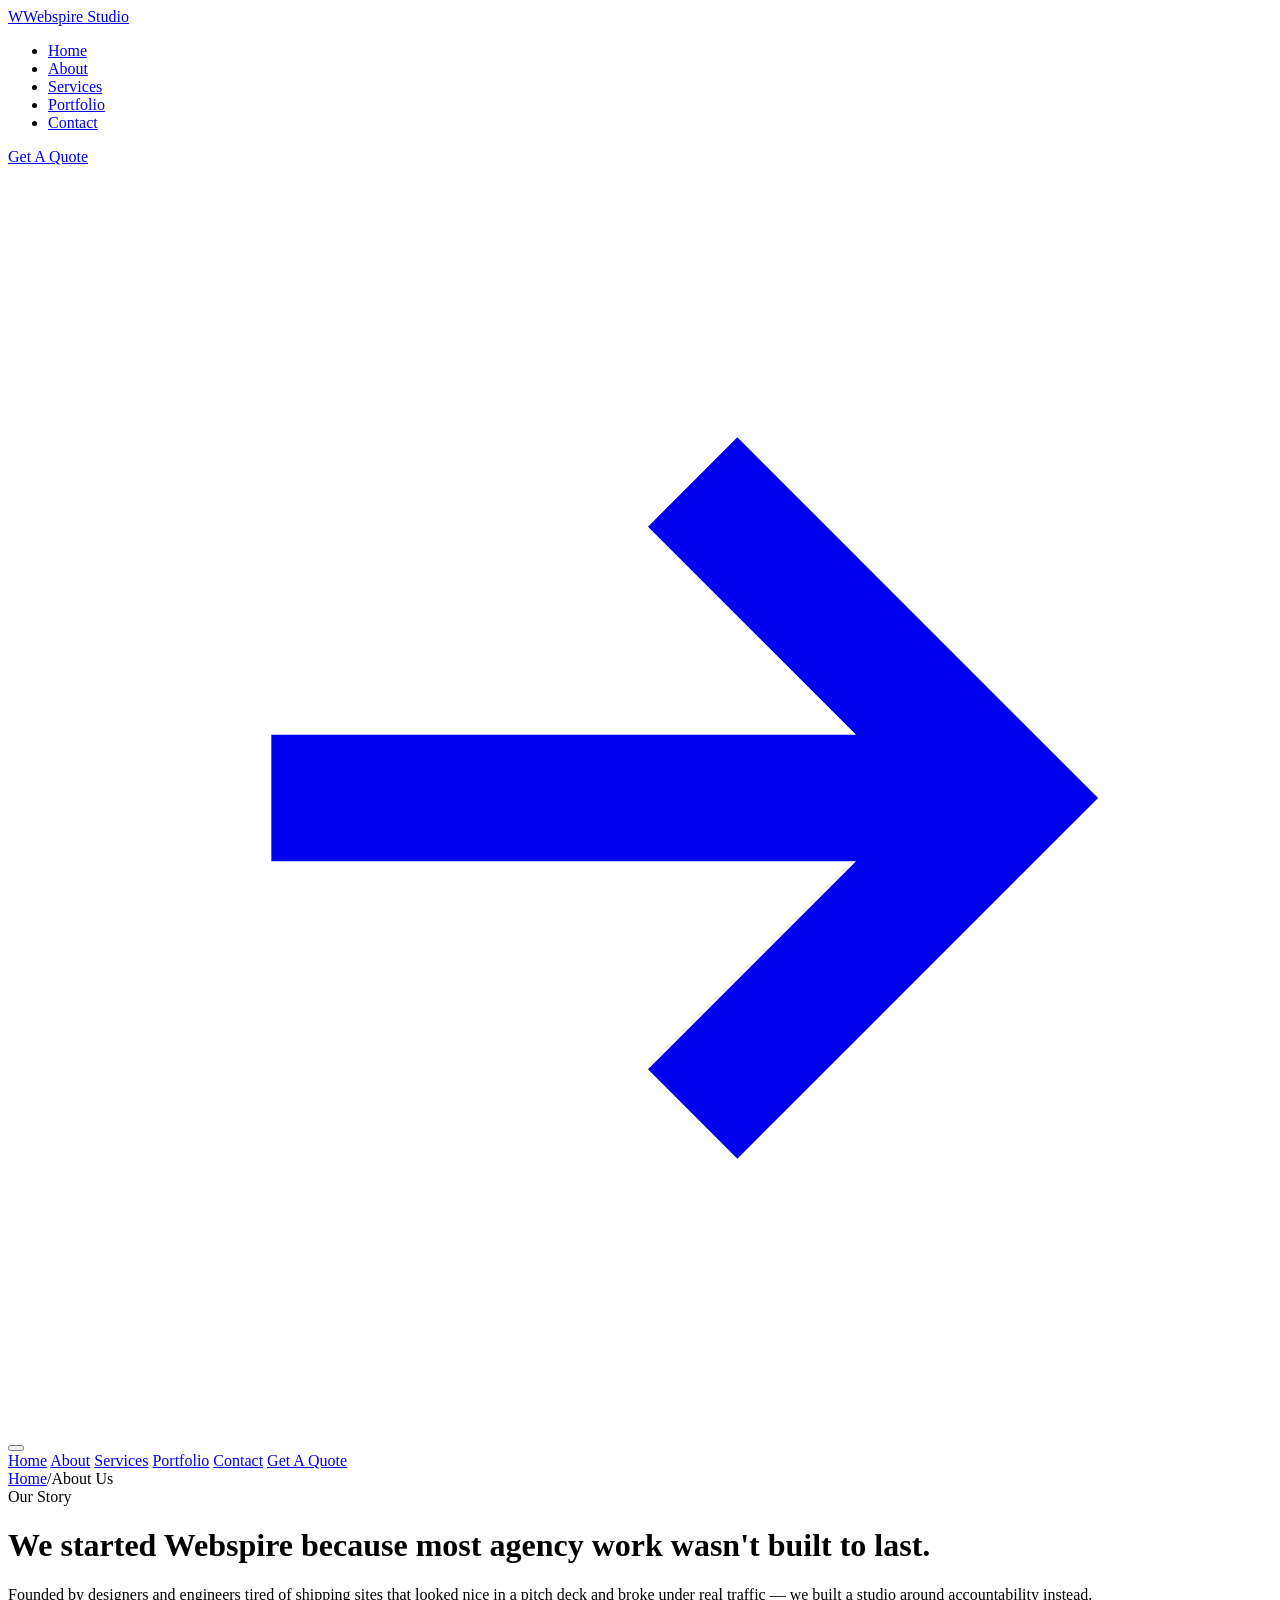
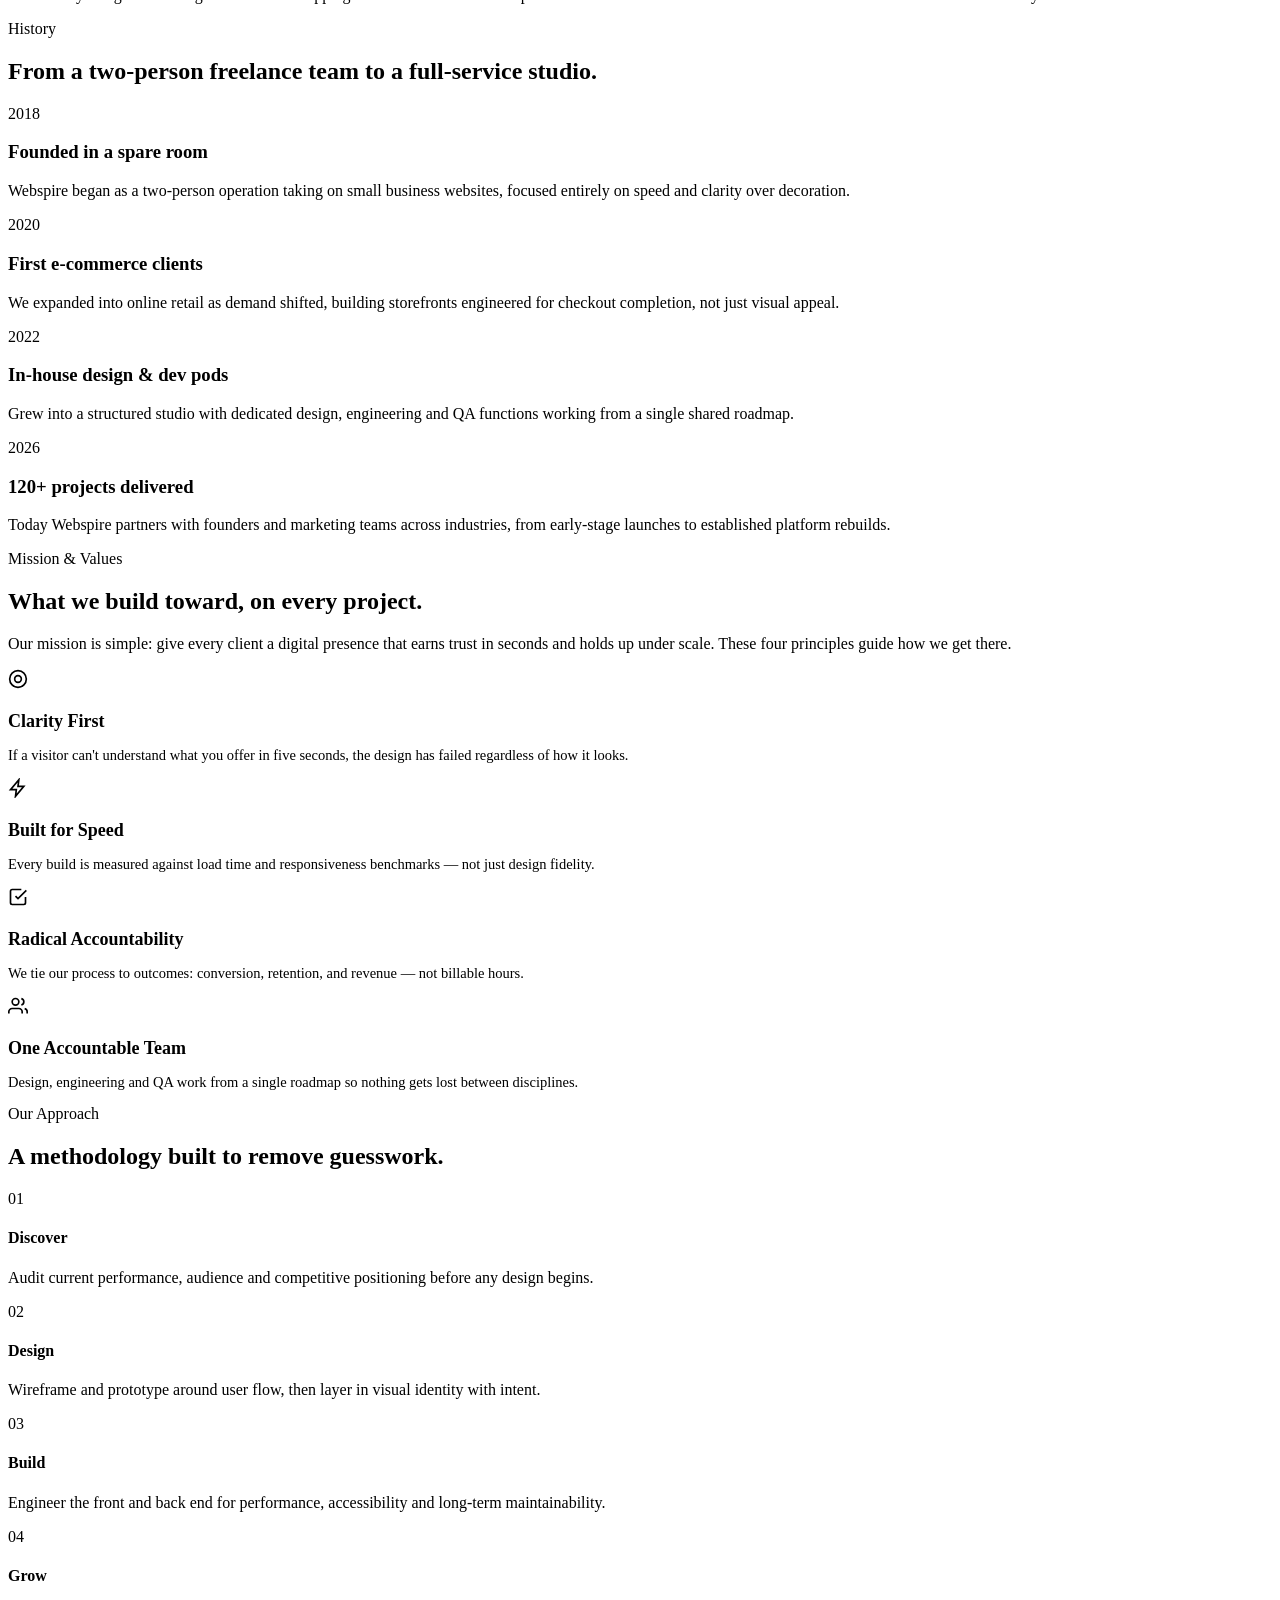
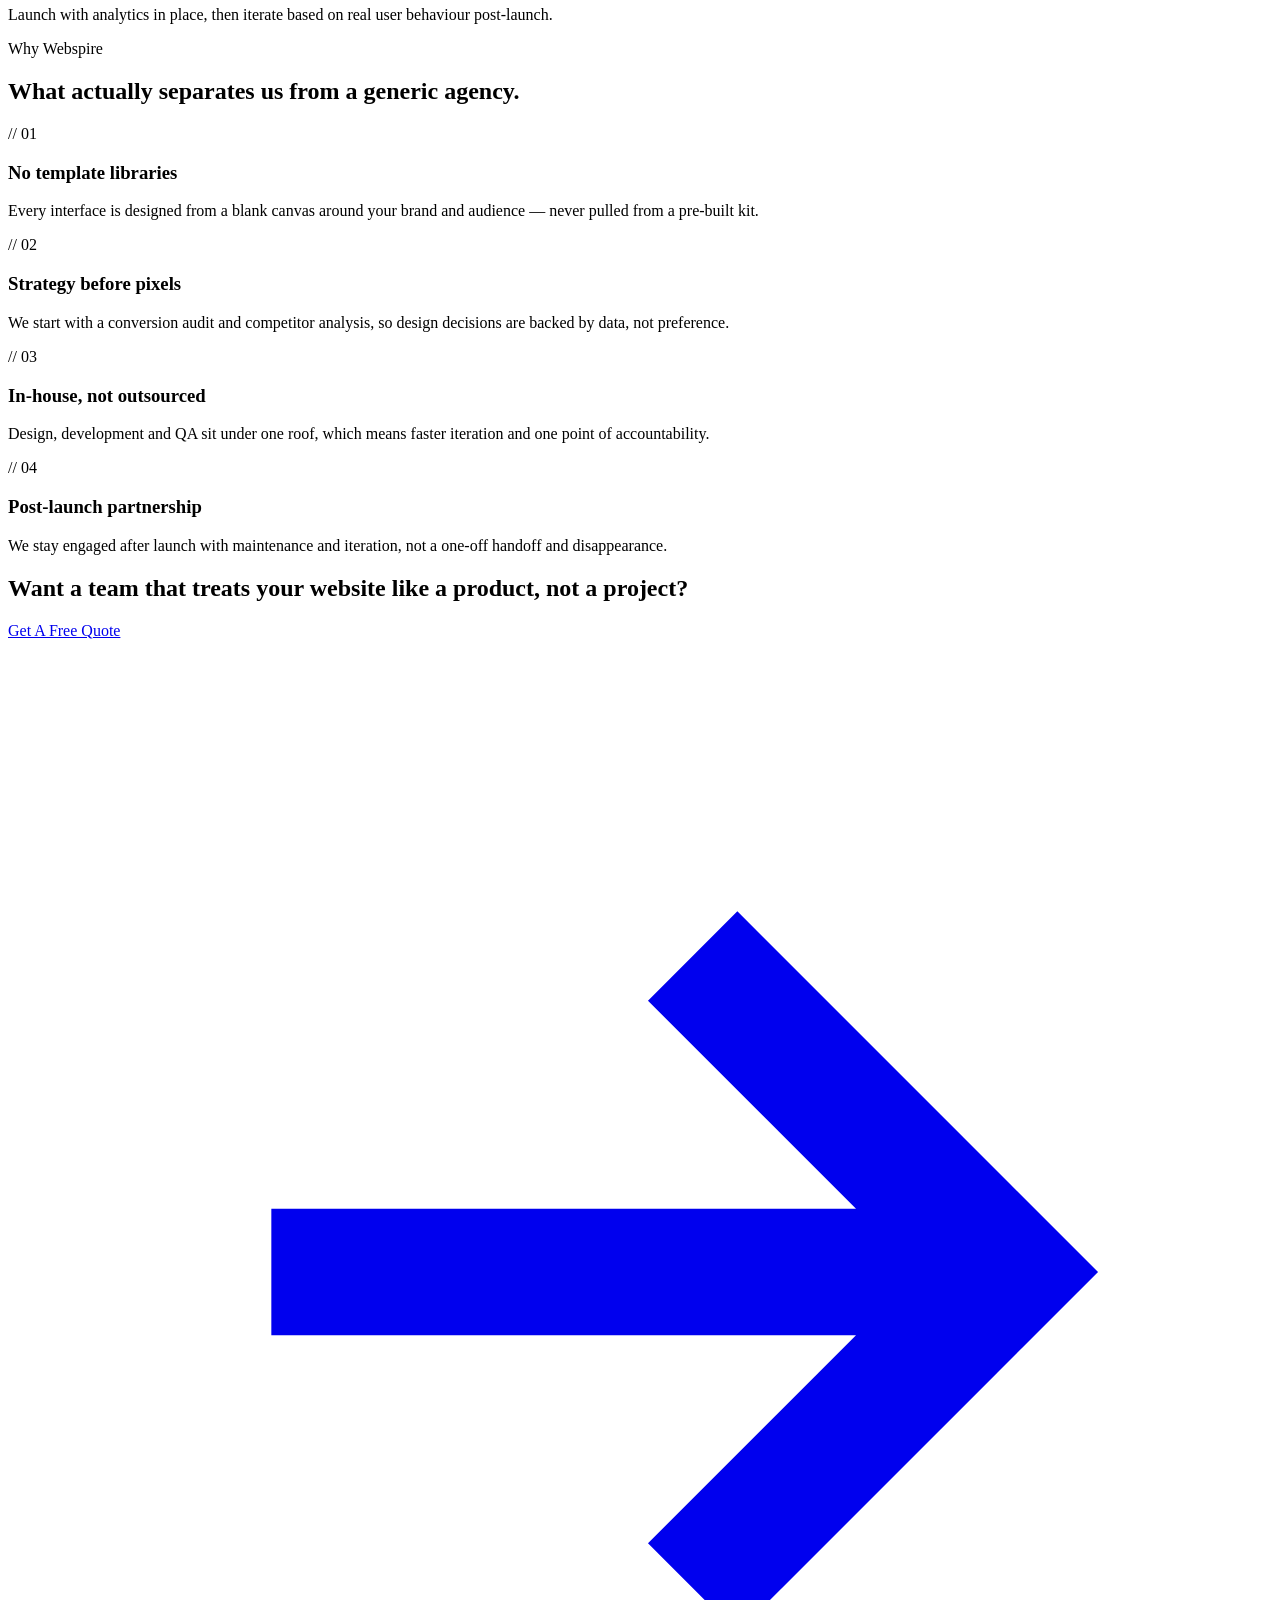
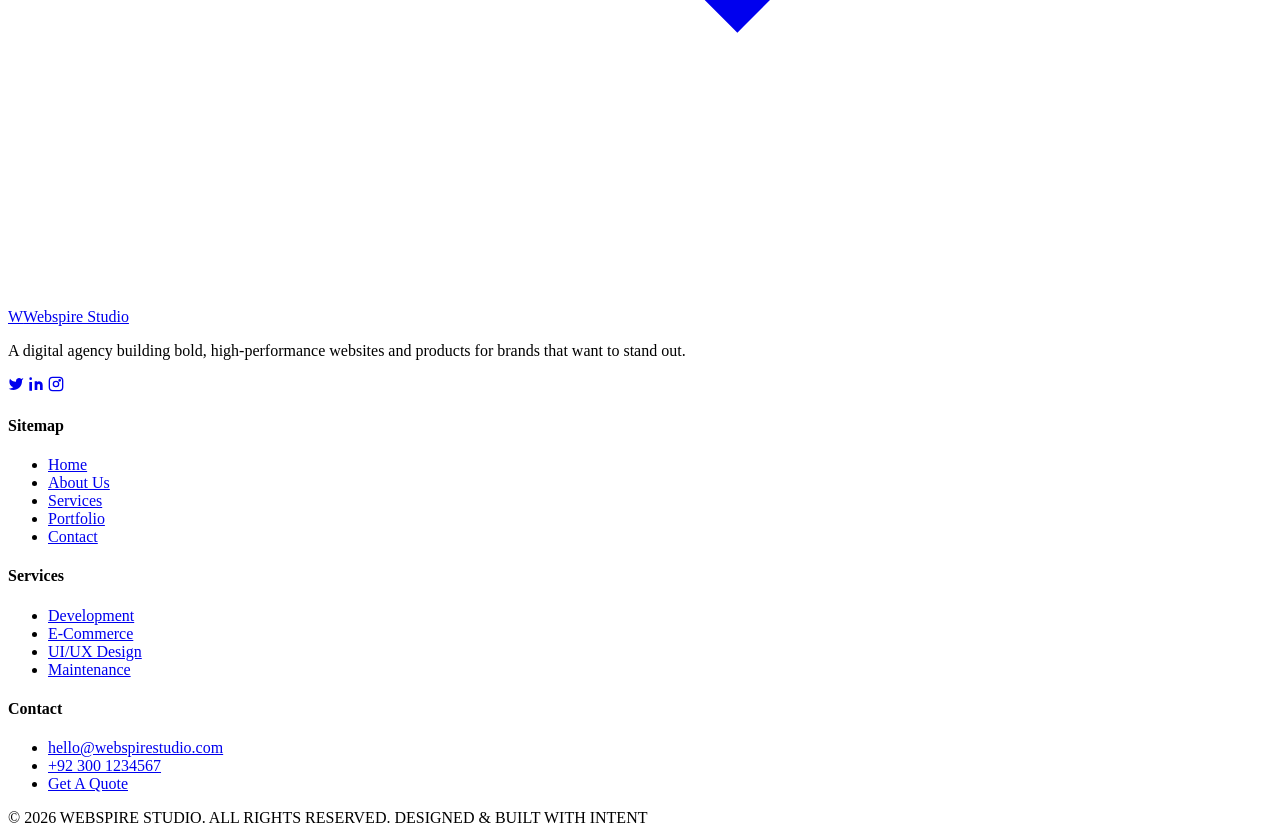
==== about.html @ bb53a478 "Add files via upload" ====
<!DOCTYPE html>
<html lang="en">
<head>
<meta charset="UTF-8">
<meta name="viewport" content="width=device-width, initial-scale=1.0">
<title>About Us — Webspire Studio</title>
<meta name="description" content="Learn about Webspire Studio's story, mission, values and what sets our digital agency apart.">
<link rel="preconnect" href="https://fonts.googleapis.com">
<link rel="preconnect" href="https://fonts.gstatic.com" crossorigin>
<link href="https://fonts.googleapis.com/css2?family=Unbounded:wght@400;500;600;700;800&family=Plus+Jakarta+Sans:wght@400;500;600;700;800&family=Space+Mono:wght@400;700&display=swap" rel="stylesheet">
<link rel="stylesheet" href="assets/style.css">
</head>
<body>
<div class="scroll-progress"></div>

<nav class="nav">
  <div class="container">
    <a href="index.html" class="brand"><span class="mark">W</span>Webspire Studio</a>
    <ul class="nav-links">
      <li><a href="index.html">Home</a></li>
      <li><a href="about.html">About</a></li>
      <li><a href="services.html">Services</a></li>
      <li><a href="portfolio.html">Portfolio</a></li>
      <li><a href="contact.html">Contact</a></li>
    </ul>
    <div class="nav-cta">
      <a href="contact.html" class="btn btn-primary">Get A Quote
        <svg viewBox="0 0 24 24" fill="none" stroke="currentColor" stroke-width="2.4"><path d="M5 12h14M13 6l6 6-6 6"/></svg>
      </a>
      <button class="nav-toggle" aria-label="Menu"><span></span><span></span><span></span></button>
    </div>
  </div>
  <div class="mobile-menu">
    <a href="index.html">Home</a>
    <a href="about.html">About</a>
    <a href="services.html">Services</a>
    <a href="portfolio.html">Portfolio</a>
    <a href="contact.html">Contact</a>
    <a href="contact.html" class="btn btn-primary btn-block">Get A Quote</a>
  </div>
</nav>

<header class="page-hero">
  <div class="grid-bg"></div>
  <div class="container">
    <div class="breadcrumb"><a href="index.html">Home</a><span class="sep">/</span><span class="cur">About Us</span></div>
    <span class="eyebrow">Our Story</span>
    <h1>We started Webspire because most agency work wasn't built to last.</h1>
    <p class="lede">Founded by designers and engineers tired of shipping sites that looked nice in a pitch deck and broke under real traffic — we built a studio around accountability instead.</p>
  </div>
</header>

<!-- History -->
<section>
  <div class="container">
    <div class="section-head reveal">
      <span class="eyebrow">History</span>
      <h2>From a two-person freelance team to a full-service studio.</h2>
    </div>
    <div class="timeline">
      <div class="tl-item reveal">
        <div class="tl-year">2018</div>
        <div><h3>Founded in a spare room</h3><p>Webspire began as a two-person operation taking on small business websites, focused entirely on speed and clarity over decoration.</p></div>
      </div>
      <div class="tl-item reveal">
        <div class="tl-year">2020</div>
        <div><h3>First e-commerce clients</h3><p>We expanded into online retail as demand shifted, building storefronts engineered for checkout completion, not just visual appeal.</p></div>
      </div>
      <div class="tl-item reveal">
        <div class="tl-year">2022</div>
        <div><h3>In-house design & dev pods</h3><p>Grew into a structured studio with dedicated design, engineering and QA functions working from a single shared roadmap.</p></div>
      </div>
      <div class="tl-item reveal">
        <div class="tl-year">2026</div>
        <div><h3>120+ projects delivered</h3><p>Today Webspire partners with founders and marketing teams across industries, from early-stage launches to established platform rebuilds.</p></div>
      </div>
    </div>
  </div>
</section>

<!-- Mission & values -->
<section style="background:var(--void);border-top:1px solid var(--line);border-bottom:1px solid var(--line);">
  <div class="container">
    <div class="section-head reveal">
      <span class="eyebrow">Mission &amp; Values</span>
      <h2>What we build toward, on every project.</h2>
      <p>Our mission is simple: give every client a digital presence that earns trust in seconds and holds up under scale. These four principles guide how we get there.</p>
    </div>
    <div class="value-row reveal-stagger">
      <div class="value-card reveal" style="--i:0">
        <div class="feature-icon"><svg width="20" height="20" viewBox="0 0 24 24" fill="none" stroke="currentColor" stroke-width="2"><circle cx="12" cy="12" r="10"/><circle cx="12" cy="12" r="4"/></svg></div>
        <h3 style="font-size:18px;margin-bottom:10px;">Clarity First</h3>
        <p style="color:var(--mist);font-size:14.5px;">If a visitor can't understand what you offer in five seconds, the design has failed regardless of how it looks.</p>
      </div>
      <div class="value-card reveal" style="--i:1">
        <div class="feature-icon"><svg width="20" height="20" viewBox="0 0 24 24" fill="none" stroke="currentColor" stroke-width="2"><path d="M13 2L3 14h7l-1 8 10-12h-7l1-8z"/></svg></div>
        <h3 style="font-size:18px;margin-bottom:10px;">Built for Speed</h3>
        <p style="color:var(--mist);font-size:14.5px;">Every build is measured against load time and responsiveness benchmarks — not just design fidelity.</p>
      </div>
      <div class="value-card reveal" style="--i:2">
        <div class="feature-icon"><svg width="20" height="20" viewBox="0 0 24 24" fill="none" stroke="currentColor" stroke-width="2"><path d="M9 11l3 3L22 4"/><path d="M21 12v7a2 2 0 01-2 2H5a2 2 0 01-2-2V5a2 2 0 012-2h11"/></svg></div>
        <h3 style="font-size:18px;margin-bottom:10px;">Radical Accountability</h3>
        <p style="color:var(--mist);font-size:14.5px;">We tie our process to outcomes: conversion, retention, and revenue — not billable hours.</p>
      </div>
      <div class="value-card reveal" style="--i:3">
        <div class="feature-icon"><svg width="20" height="20" viewBox="0 0 24 24" fill="none" stroke="currentColor" stroke-width="2"><path d="M17 21v-2a4 4 0 00-4-4H5a4 4 0 00-4 4v2"/><circle cx="9" cy="7" r="4"/><path d="M23 21v-2a4 4 0 00-3-3.87M16 3.13a4 4 0 010 7.75"/></svg></div>
        <h3 style="font-size:18px;margin-bottom:10px;">One Accountable Team</h3>
        <p style="color:var(--mist);font-size:14.5px;">Design, engineering and QA work from a single roadmap so nothing gets lost between disciplines.</p>
      </div>
    </div>
  </div>
</section>

<!-- Working approach -->
<section>
  <div class="container">
    <div class="section-head reveal">
      <span class="eyebrow">Our Approach</span>
      <h2>A methodology built to remove guesswork.</h2>
    </div>
    <div class="process-row reveal-stagger">
      <div class="process-cell reveal" style="--i:0"><span class="num">01</span><h4>Discover</h4><p>Audit current performance, audience and competitive positioning before any design begins.</p></div>
      <div class="process-cell reveal" style="--i:1"><span class="num">02</span><h4>Design</h4><p>Wireframe and prototype around user flow, then layer in visual identity with intent.</p></div>
      <div class="process-cell reveal" style="--i:2"><span class="num">03</span><h4>Build</h4><p>Engineer the front and back end for performance, accessibility and long-term maintainability.</p></div>
      <div class="process-cell reveal" style="--i:3"><span class="num">04</span><h4>Grow</h4><p>Launch with analytics in place, then iterate based on real user behaviour post-launch.</p></div>
    </div>
  </div>
</section>

<!-- USPs -->
<section style="background:var(--void);border-top:1px solid var(--line);">
  <div class="container">
    <div class="section-head reveal">
      <span class="eyebrow">Why Webspire</span>
      <h2>What actually separates us from a generic agency.</h2>
    </div>
    <div class="usp-row reveal">
      <div class="usp-cell"><span class="num mono">// 01</span><h3>No template libraries</h3><p>Every interface is designed from a blank canvas around your brand and audience — never pulled from a pre-built kit.</p></div>
      <div class="usp-cell"><span class="num mono">// 02</span><h3>Strategy before pixels</h3><p>We start with a conversion audit and competitor analysis, so design decisions are backed by data, not preference.</p></div>
      <div class="usp-cell"><span class="num mono">// 03</span><h3>In-house, not outsourced</h3><p>Design, development and QA sit under one roof, which means faster iteration and one point of accountability.</p></div>
      <div class="usp-cell"><span class="num mono">// 04</span><h3>Post-launch partnership</h3><p>We stay engaged after launch with maintenance and iteration, not a one-off handoff and disappearance.</p></div>
    </div>
  </div>
</section>

<!-- CTA -->
<section class="cta-band">
  <div class="grid-bg"></div>
  <div class="container cta-inner">
    <h2>Want a team that treats your website like a product, not a project?</h2>
    <a href="contact.html" class="btn btn-dark">Get A Free Quote
      <svg viewBox="0 0 24 24" fill="none" stroke="currentColor" stroke-width="2.4"><path d="M5 12h14M13 6l6 6-6 6"/></svg>
    </a>
  </div>
</section>

<footer>
  <div class="container">
    <div class="footer-top">
      <div class="footer-brand">
        <a href="index.html" class="brand"><span class="mark">W</span>Webspire Studio</a>
        <p>A digital agency building bold, high-performance websites and products for brands that want to stand out.</p>
        <div class="footer-social">
          <a href="#" aria-label="Twitter"><svg width="16" height="16" viewBox="0 0 24 24" fill="currentColor"><path d="M23 3a10.9 10.9 0 01-3.14 1.53 4.48 4.48 0 00-7.86 3v1A10.66 10.66 0 013 4s-4 9 5 13a11.64 11.64 0 01-7 2c9 5 20 0 20-11.5a4.5 4.5 0 00-.08-.83A7.72 7.72 0 0023 3z"/></svg></a>
          <a href="#" aria-label="LinkedIn"><svg width="16" height="16" viewBox="0 0 24 24" fill="currentColor"><path d="M16 8a6 6 0 016 6v7h-4v-7a2 2 0 00-2-2 2 2 0 00-2 2v7h-4V8h4v1.5A5 5 0 0116 8zM2 9h4v13H2zM4 6a2 2 0 100-4 2 2 0 000 4z"/></svg></a>
          <a href="#" aria-label="Instagram"><svg width="16" height="16" viewBox="0 0 24 24" fill="none" stroke="currentColor" stroke-width="2"><rect x="2" y="2" width="20" height="20" rx="5"/><circle cx="12" cy="12" r="4"/><circle cx="17.5" cy="6.5" r="1"/></svg></a>
        </div>
      </div>
      <div class="footer-col">
        <h4>Sitemap</h4>
        <ul>
          <li><a href="index.html">Home</a></li>
          <li><a href="about.html">About Us</a></li>
          <li><a href="services.html">Services</a></li>
          <li><a href="portfolio.html">Portfolio</a></li>
          <li><a href="contact.html">Contact</a></li>
        </ul>
      </div>
      <div class="footer-col">
        <h4>Services</h4>
        <ul>
          <li><a href="services.html">Development</a></li>
          <li><a href="services.html">E-Commerce</a></li>
          <li><a href="services.html">UI/UX Design</a></li>
          <li><a href="services.html">Maintenance</a></li>
        </ul>
      </div>
      <div class="footer-col">
        <h4>Contact</h4>
        <ul>
          <li><a href="mailto:hello@webspirestudio.com">hello@webspirestudio.com</a></li>
          <li><a href="tel:+923001234567">+92 300 1234567</a></li>
          <li><a href="contact.html">Get A Quote</a></li>
        </ul>
      </div>
    </div>
    <div class="footer-bottom">
      <span>© 2026 WEBSPIRE STUDIO. ALL RIGHTS RESERVED.</span>
      <span>DESIGNED &amp; BUILT WITH INTENT</span>
    </div>
  </div>
</footer>

<script src="assets/main.js"></script>
</body>
</html>
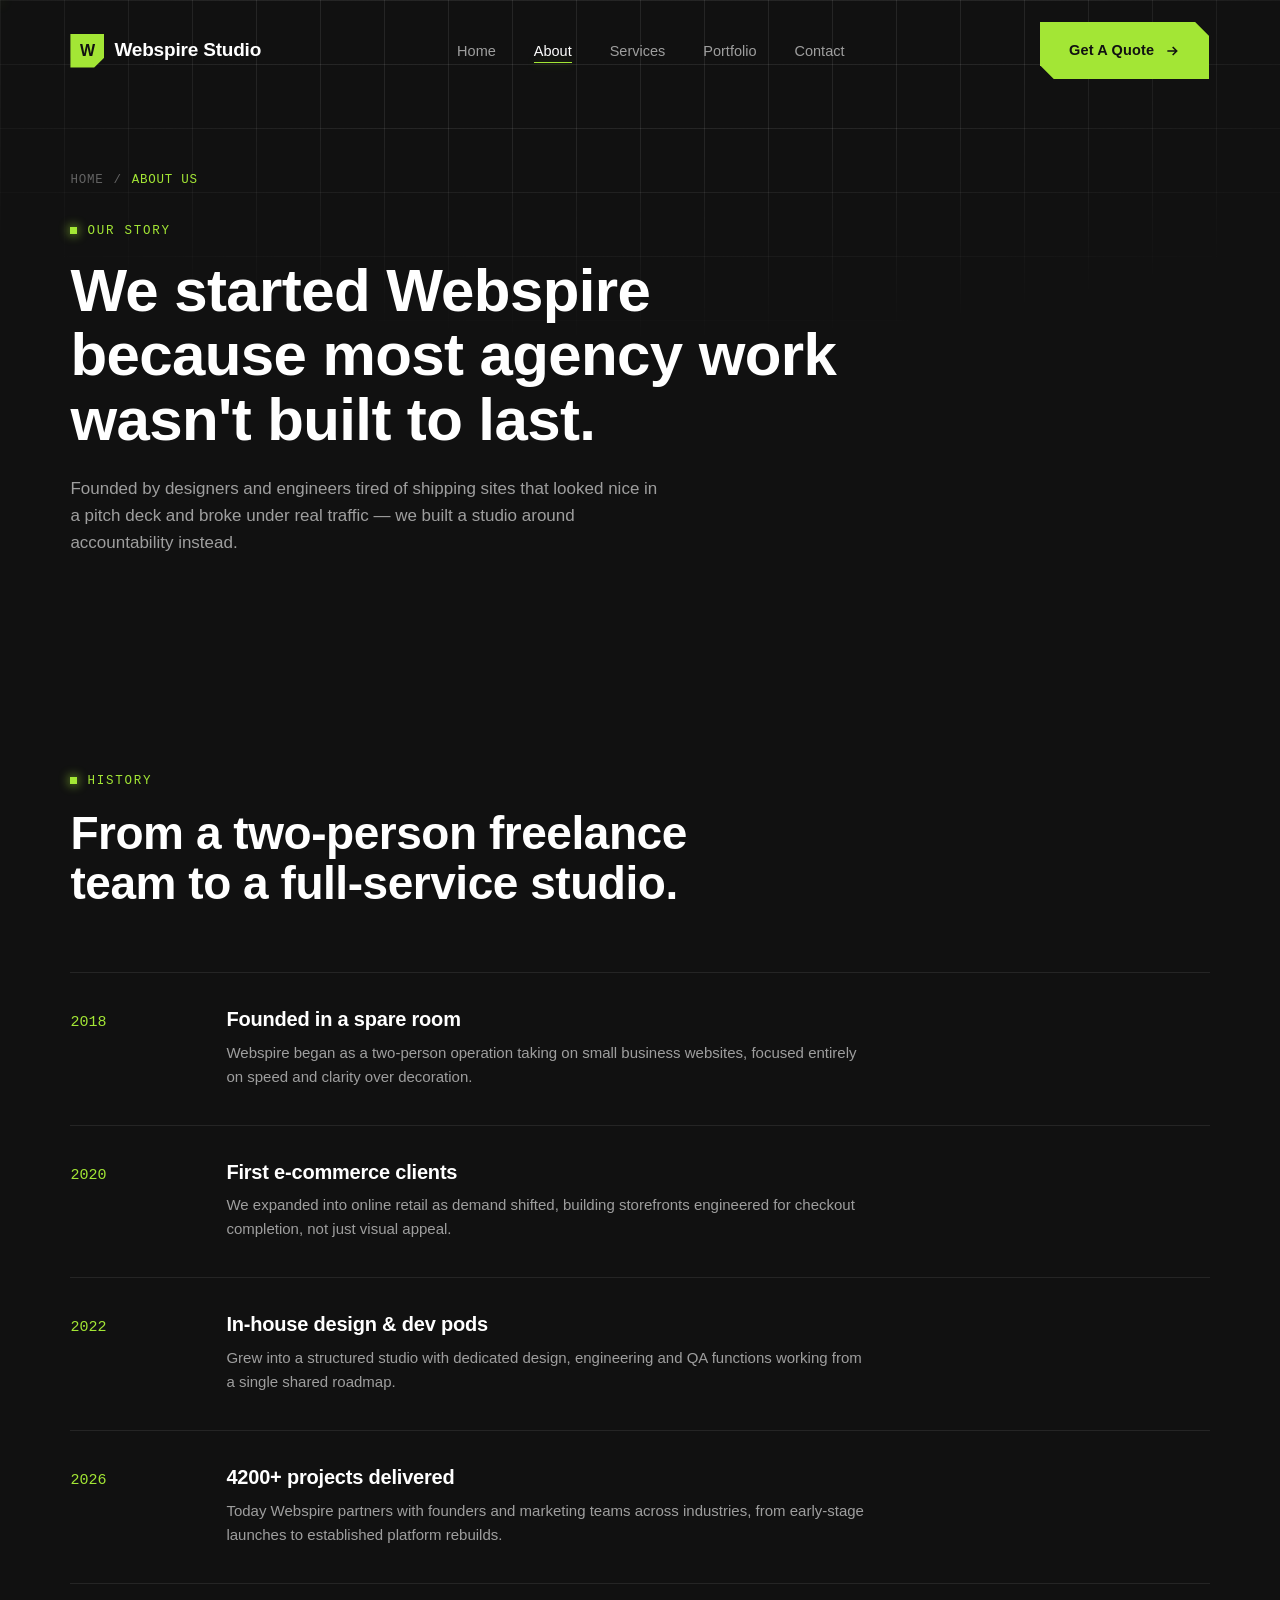
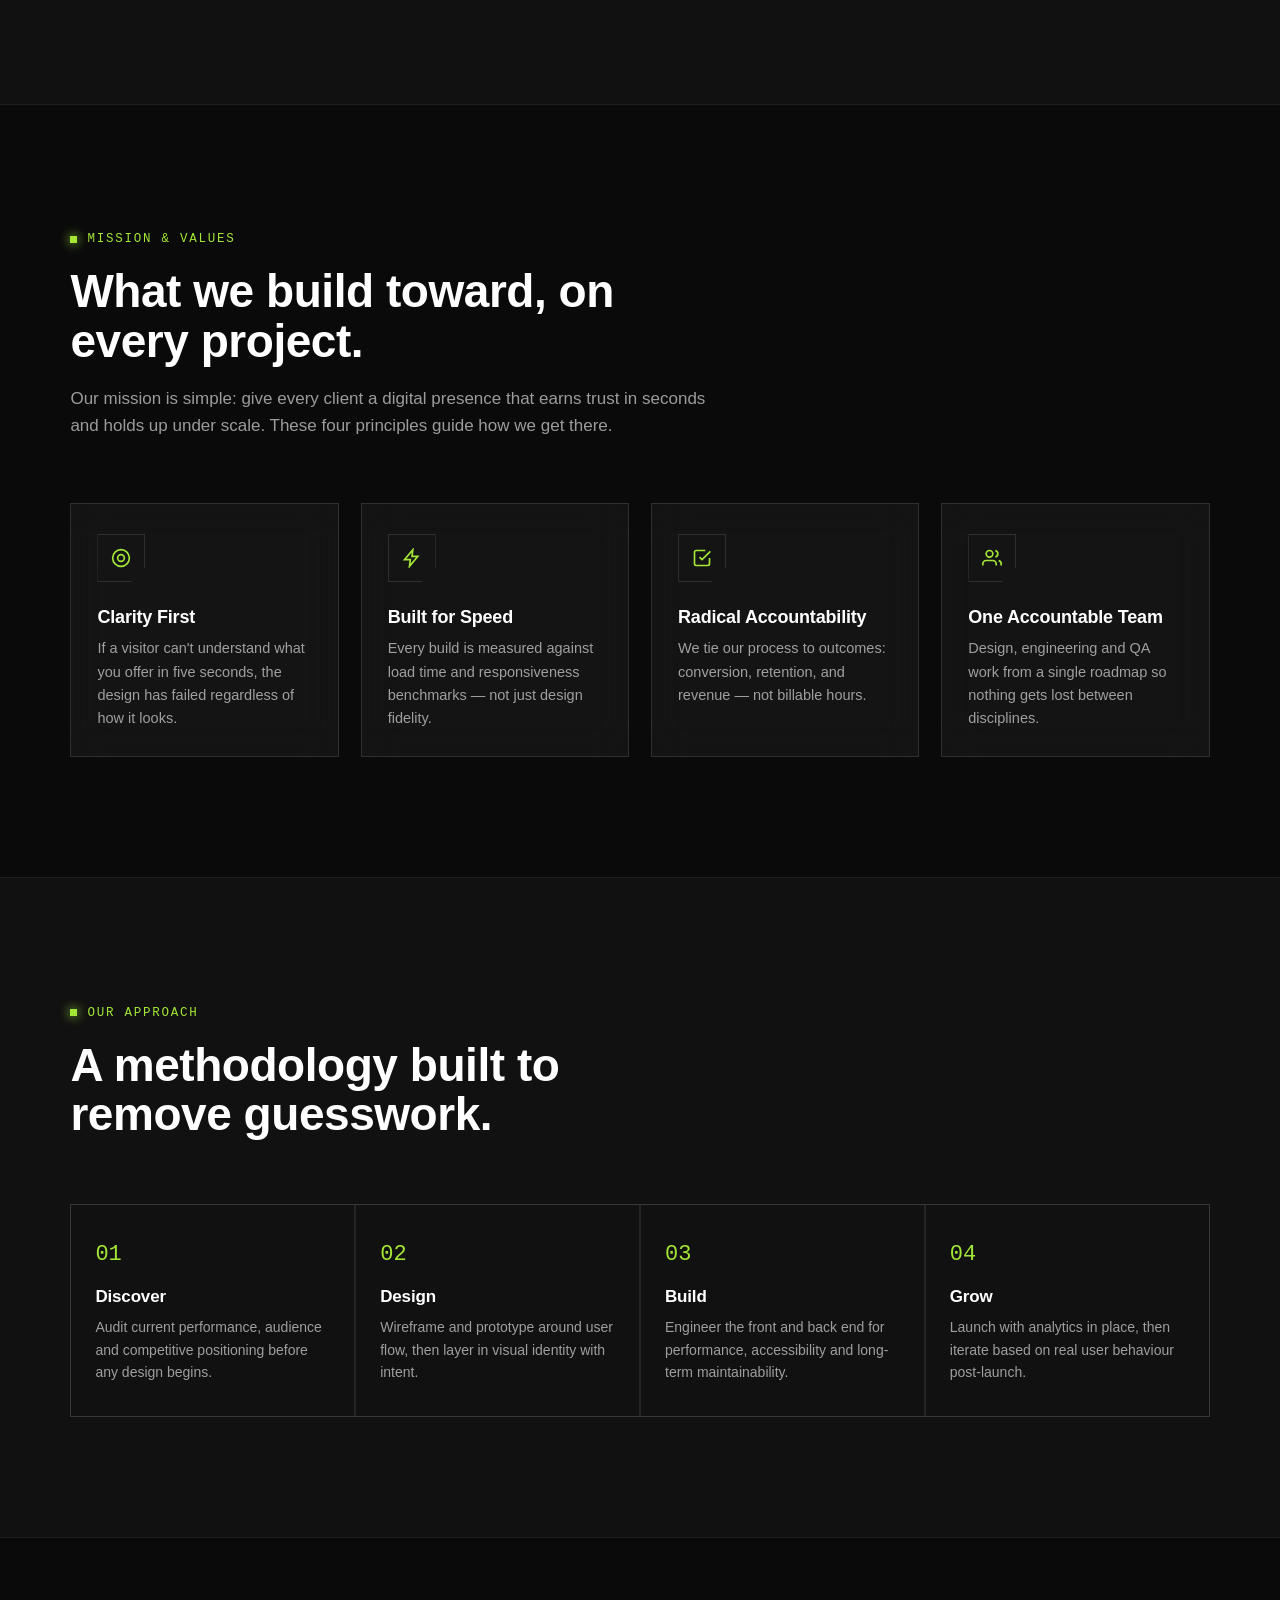
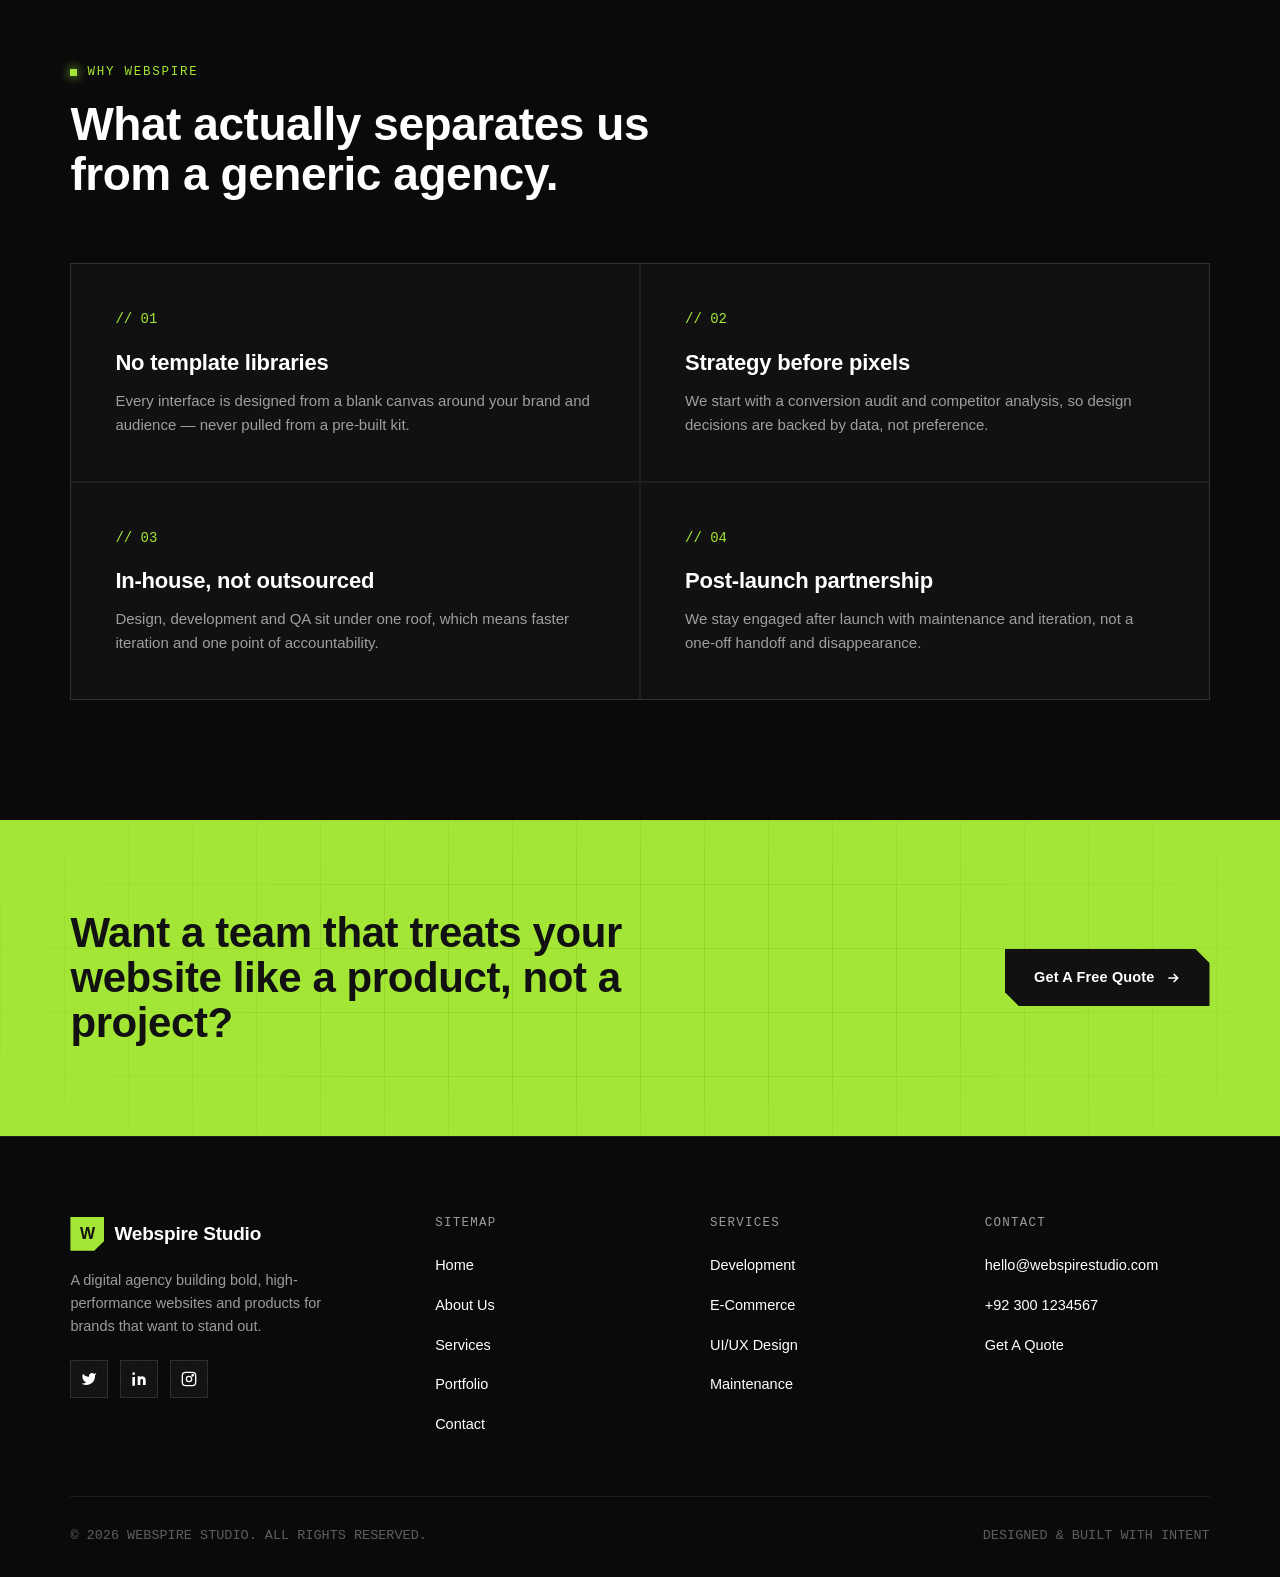
==== commit 0aff6b2e: "Update project count in about.html" ====
--- a/about.html
+++ b/about.html
@@ -1,4 +1,4 @@
- <!DOCTYPE html>
+<!DOCTYPE html>
 <html lang="en">
 <head>
 <meta charset="UTF-8">
@@ -72,7 +72,7 @@
       </div>
       <div class="tl-item reveal">
         <div class="tl-year">2026</div>
-        <div><h3>120+ projects delivered</h3><p>Today Webspire partners with founders and marketing teams across industries, from early-stage launches to established platform rebuilds.</p></div>
+        <div><h3>4200+ projects delivered</h3><p>Today Webspire partners with founders and marketing teams across industries, from early-stage launches to established platform rebuilds.</p></div>
       </div>
     </div>
   </div>
@@ -203,4 +203,4 @@
 
 <script src="assets/main.js"></script>
 </body>
-</html> 
+</html>
--- a/assets/style.css
+++ b/assets/style.css
@@ -0,0 +1,575 @@
+/* =========================================================
+   WEBSPIRE STUDIO — Design tokens v2
+   Palette: Black #111111 / Dark Gray #2D2D2D / Lime #A3E635 / White / Light Gray #F5F5F5
+   Direction: glass surfaces, ambient glow, restrained premium motion
+   Type: Unbounded (display) + Plus Jakarta Sans (body) + Space Mono (utility)
+   ========================================================= */
+:root{
+  --void:#0a0a0b;
+  --ink:#111111;
+  --charcoal:#2d2d2d;
+  --charcoal-2:#1b1b1c;
+  --lime:#a3e635;
+  --lime-dim:#87c22a;
+  --lime-glow:rgba(163,230,53,.45);
+  --white:#ffffff;
+  --fog:#f5f5f5;
+
+  --mist:rgba(245,245,245,.62);
+  --mist-dim:rgba(245,245,245,.36);
+  --line:rgba(245,245,245,.09);
+  --line-strong:rgba(245,245,245,.18);
+
+  --glass:rgba(245,245,245,.045);
+  --glass-hover:rgba(245,245,245,.075);
+  --glass-border:rgba(245,245,245,.12);
+  --glass-border-hover:rgba(245,245,245,.22);
+  --blur:blur(18px);
+
+  --font-display:'Unbounded', 'Sora', sans-serif;
+  --font-body:'Plus Jakarta Sans', sans-serif;
+  --font-mono:'Space Mono', monospace;
+
+  --container:min(1760px, 94vw);
+  --ease:cubic-bezier(.16,.84,.44,1);
+  --ease-spring:cubic-bezier(.34,1.56,.64,1);
+}
+
+*,*::before,*::after{box-sizing:border-box;}
+html{scroll-behavior:smooth;max-width:100%;overflow-x:hidden;}
+@media (prefers-reduced-motion: reduce){
+  html{scroll-behavior:auto;}
+  *,*::before,*::after{animation-duration:.001ms !important;animation-iteration-count:1 !important;transition-duration:.001ms !important;scroll-behavior:auto !important;}
+}
+
+body{
+  margin:0;
+  width:100%;
+  max-width:100%;
+  background:var(--ink);
+  color:var(--white);
+  font-family:var(--font-body);
+  font-size:16px;
+  line-height:1.6;
+  -webkit-font-smoothing:antialiased;
+  overflow-x:hidden;
+  position:relative;
+  word-wrap:break-word;
+  overflow-wrap:break-word;
+}
+
+img,svg,video{max-width:100%;}
+img{display:block;}
+a{color:inherit;text-decoration:none;}
+ul{margin:0;padding:0;list-style:none;}
+button{font-family:inherit;cursor:pointer;}
+h1,h2,h3,h4{font-family:var(--font-display);margin:0;line-height:1.08;letter-spacing:-0.01em;font-weight:600;}
+p{margin:0;}
+
+::selection{background:var(--lime);color:var(--ink);}
+:focus-visible{outline:2px solid var(--lime);outline-offset:3px;}
+
+.container{width:100%;max-width:var(--container);margin:0 auto;padding:0 32px;box-sizing:border-box;}
+.mono{font-family:var(--font-mono);}
+.text-lime{color:var(--lime);}
+.text-mist{color:var(--mist);}
+
+/* ---------- Scroll progress ---------- */
+.scroll-progress{
+  position:fixed;top:0;left:0;height:2.5px;width:0%;
+  background:linear-gradient(90deg,var(--lime-dim),var(--lime));
+  z-index:2000;
+  box-shadow:0 0 12px 1px var(--lime-glow);
+  transition:width .08s linear;
+}
+
+/* ---------- Eyebrow ---------- */
+.eyebrow{
+  display:inline-flex;align-items:center;gap:10px;
+  font-family:var(--font-mono);font-size:12.5px;letter-spacing:.14em;text-transform:uppercase;
+  color:var(--lime);margin-bottom:18px;
+}
+.eyebrow::before{
+  content:'';width:7px;height:7px;background:var(--lime);
+  box-shadow:0 0 10px 2px var(--lime-glow);display:inline-block;
+  animation:blink 1.6s ease-in-out infinite;
+}
+@keyframes blink{0%,100%{opacity:1;}50%{opacity:.25;}}
+
+/* ---------- Buttons ---------- */
+.btn{
+  position:relative;
+  display:inline-flex;align-items:center;justify-content:center;gap:10px;
+  padding:16px 28px;font-family:var(--font-body);font-weight:700;font-size:14.5px;letter-spacing:.01em;
+  border:1px solid transparent;overflow:hidden;isolation:isolate;
+  clip-path:polygon(0 0,calc(100% - 14px) 0,100% 14px,100% 100%,14px 100%,0 calc(100% - 14px));
+  transition:transform .4s var(--ease-spring),background .3s ease,color .3s ease,box-shadow .35s ease,border-color .3s ease;
+  will-change:transform;
+}
+.btn svg{width:16px;height:16px;transition:transform .35s var(--ease);position:relative;z-index:1;}
+.btn span{position:relative;z-index:1;}
+.btn::before{
+  content:'';position:absolute;inset:0;z-index:-1;
+  background:linear-gradient(120deg, transparent 20%, rgba(255,255,255,.35) 50%, transparent 80%);
+  transform:translateX(-120%);
+  transition:transform .7s var(--ease);
+}
+.btn:hover::before{transform:translateX(120%);}
+
+.btn-primary{background:var(--lime);color:var(--ink);}
+.btn-primary:hover{box-shadow:0 8px 30px -6px var(--lime-glow), 0 0 0 1px var(--lime);}
+.btn-primary:hover svg{transform:translate(3px,-3px);}
+
+.btn-outline{
+  background:var(--glass);color:var(--white);border:1px solid var(--glass-border);
+  backdrop-filter:var(--blur);-webkit-backdrop-filter:var(--blur);
+}
+.btn-outline:hover{border-color:var(--lime);color:var(--lime);background:rgba(163,230,53,.06);box-shadow:0 8px 30px -10px var(--lime-glow);}
+
+.btn-ghost{background:transparent;color:var(--white);padding:16px 6px;clip-path:none;border-bottom:1px solid var(--line-strong);}
+.btn-ghost:hover{color:var(--lime);border-color:var(--lime);gap:16px;}
+.btn-block{width:100%;}
+
+/* dark button used on lime CTA band */
+.btn-dark{background:var(--ink);color:var(--white);}
+.btn-dark:hover{box-shadow:0 8px 30px -8px rgba(0,0,0,.5);background:var(--charcoal-2);}
+
+/* ---------- Navbar ---------- */
+.nav{
+  position:fixed;top:0;left:0;right:0;z-index:1000;
+  padding:22px 0;
+  transition:padding .35s var(--ease),background .35s ease,border-color .35s ease;
+  border-bottom:1px solid transparent;
+}
+.nav.is-scrolled{
+  padding:14px 0;
+  border-bottom:1px solid var(--line);
+}
+/* Backdrop blur is applied via a pseudo-element rather than directly on .nav,
+   because a backdrop-filter on .nav would make .nav a new containing block
+   for its fixed-position descendants (e.g. .mobile-menu), which broke the
+   mobile menu's full-screen positioning once the page was scrolled. */
+.nav.is-scrolled::before{
+  content:'';
+  position:absolute;
+  inset:0;
+  z-index:-1;
+  background:rgba(10,10,11,0.72);
+  backdrop-filter:blur(20px) saturate(140%);-webkit-backdrop-filter:blur(20px) saturate(140%);
+}
+.nav .container{display:flex;align-items:center;justify-content:space-between;gap:24px;}
+.brand{display:flex;align-items:center;gap:10px;font-family:var(--font-display);font-size:19px;font-weight:600;letter-spacing:-.01em;}
+.brand .mark{
+  width:34px;height:34px;background:var(--lime);
+  display:flex;align-items:center;justify-content:center;
+  clip-path:polygon(0 0,100% 0,100% 70%,70% 100%,0 100%);
+  color:var(--ink);font-weight:800;font-size:16px;
+  transition:transform .4s var(--ease-spring);
+}
+.brand:hover .mark{transform:rotate(-8deg) scale(1.08);}
+.nav-links{display:flex;align-items:center;gap:38px;}
+.nav-links a{font-size:14.5px;font-weight:500;color:var(--mist);position:relative;padding:4px 0;transition:color .25s ease;}
+.nav-links a::after{content:'';position:absolute;left:0;bottom:0;height:1px;width:0;background:var(--lime);box-shadow:0 0 8px var(--lime-glow);transition:width .35s var(--ease);}
+.nav-links a:hover,.nav-links a.active{color:var(--white);}
+.nav-links a.active::after,.nav-links a:hover::after{width:100%;}
+.nav-cta{display:flex;align-items:center;gap:22px;}
+.nav-toggle{
+  display:none;width:40px;height:40px;border:1px solid var(--glass-border);background:var(--glass);
+  align-items:center;justify-content:center;flex-direction:column;gap:5px;
+  backdrop-filter:var(--blur);
+}
+.nav-toggle span{width:18px;height:1.5px;background:var(--white);transition:all .3s ease;}
+.nav-toggle.open span:nth-child(1){transform:translateY(6.5px) rotate(45deg);}
+.nav-toggle.open span:nth-child(2){opacity:0;}
+.nav-toggle.open span:nth-child(3){transform:translateY(-6.5px) rotate(-45deg);}
+
+/* mobile menu hidden by default at ALL breakpoints; only shown via media query below */
+.mobile-menu{display:none;}
+
+/* ---------- Sections ---------- */
+section{position:relative;padding:120px 0;}
+.section-tight{padding:80px 0;}
+.section-head{max-width:640px;margin-bottom:64px;}
+.section-head.center{margin-left:auto;margin-right:auto;text-align:center;}
+.section-head h2{font-size:clamp(30px,4vw,46px);}
+.section-head p{margin-top:18px;color:var(--mist);font-size:17px;}
+.divider{height:1px;background:var(--line);border:none;margin:0;}
+
+.grid-bg{
+  position:absolute;inset:0;
+  background-image:linear-gradient(var(--line) 1px, transparent 1px),linear-gradient(90deg, var(--line) 1px, transparent 1px);
+  background-size:64px 64px;
+  mask-image:radial-gradient(ellipse 80% 60% at 50% 0%, black 40%, transparent 90%);
+  pointer-events:none;
+}
+
+/* ---------- Hero w/ cursor spotlight ---------- */
+.hero{padding:180px 0 120px;position:relative;overflow:hidden;background:var(--ink);}
+.hero-spotlight{
+  position:absolute;inset:0;pointer-events:none;z-index:1;
+  background:radial-gradient(560px circle at var(--mx,50%) var(--my,20%), rgba(163,230,53,.10), transparent 70%);
+  transition:background .1s ease-out;
+}
+.hero-glow{
+  position:absolute;width:900px;height:900px;top:-420px;right:-320px;
+  background:radial-gradient(circle, rgba(45,45,45,.9) 0%, rgba(45,45,45,0) 68%);
+  filter:blur(10px);animation:drift 14s ease-in-out infinite alternate;pointer-events:none;
+}
+.hero-glow-2{
+  position:absolute;width:600px;height:600px;bottom:-320px;left:-260px;
+  background:radial-gradient(circle, rgba(163,230,53,.16) 0%, rgba(163,230,53,0) 70%);
+  filter:blur(10px);animation:drift 16s ease-in-out infinite alternate-reverse;pointer-events:none;
+}
+@keyframes drift{0%{transform:translate(0,0) scale(1);}100%{transform:translate(-40px,50px) scale(1.08);}}
+
+.hero-inner{position:relative;z-index:2;display:grid;grid-template-columns:minmax(0,1fr);gap:60px;align-items:end;}
+.hero h1{font-size:clamp(40px,5.4vw,72px);}
+.hero h1 span{display:block;}
+.hero h1 .text-lime{
+  background:linear-gradient(95deg, var(--lime) 20%, #d4f57e 50%, var(--lime) 80%);
+  background-size:200% auto;-webkit-background-clip:text;background-clip:text;color:transparent;
+  animation:sheen 5s linear infinite;
+}
+@keyframes sheen{to{background-position:200% center;}}
+.hero-lede{margin-top:26px;font-size:18px;color:var(--mist);max-width:480px;}
+.hero-actions{display:flex;gap:16px;margin-top:42px;flex-wrap:wrap;}
+.hero-stats{display:flex;flex-direction:column;gap:26px;border-left:1px solid var(--line);padding-left:32px;}
+.hero-stat b{display:block;font-family:var(--font-display);font-size:34px;color:var(--lime);}
+.hero-stat span{font-size:13.5px;color:var(--mist);font-family:var(--font-mono);letter-spacing:.03em;}
+
+.hero-marquee{
+  margin-top:90px;border-top:1px solid var(--line);border-bottom:1px solid var(--line);
+  padding:22px 0;overflow:hidden;white-space:nowrap;position:relative;z-index:2;
+  -webkit-mask-image:linear-gradient(90deg,transparent,black 8%,black 92%,transparent);
+  mask-image:linear-gradient(90deg,transparent,black 8%,black 92%,transparent);
+}
+.hero-marquee .track{display:inline-flex;gap:60px;animation:scroll-left 26s linear infinite;}
+.hero-marquee span{font-family:var(--font-mono);font-size:13px;letter-spacing:.1em;color:var(--mist-dim);text-transform:uppercase;}
+@keyframes scroll-left{0%{transform:translateX(0);}100%{transform:translateX(-50%);}}
+
+/* ---------- Glass surface base (cards, panels) ---------- */
+.card,.plan,.testi-card,.value-card,.contact-info-card,.usp-cell,.process-cell{
+  background:var(--glass);
+  border:1px solid var(--glass-border);
+  backdrop-filter:var(--blur);-webkit-backdrop-filter:var(--blur);
+  transition:border-color .35s ease,transform .4s var(--ease),background .35s ease,box-shadow .4s ease;
+}
+
+/* ---------- Cards (bracket / cut-corner motif) ---------- */
+.card{
+  padding:34px;position:relative;
+  clip-path:polygon(0 0,calc(100% - 22px) 0,100% 22px,100% 100%,22px 100%,0 calc(100% - 22px));
+}
+.card:hover{border-color:var(--glass-border-hover);transform:translateY(-8px);background:var(--glass-hover);box-shadow:0 20px 50px -20px rgba(0,0,0,.6), 0 0 0 1px rgba(163,230,53,.08);}
+.card .num{font-family:var(--font-mono);color:var(--mist-dim);font-size:13px;}
+.feature-icon{
+  width:48px;height:48px;border:1px solid var(--glass-border);
+  display:flex;align-items:center;justify-content:center;margin-bottom:26px;color:var(--lime);
+  clip-path:polygon(0 0,100% 0,100% 70%,70% 100%,0 100%);
+  transition:transform .4s var(--ease-spring),box-shadow .4s ease;
+}
+.card:hover .feature-icon{transform:scale(1.08) rotate(-4deg);box-shadow:0 0 20px -4px var(--lime-glow);}
+.card h3{font-size:20px;margin-bottom:12px;}
+.card p{color:var(--mist);font-size:15px;}
+.grid-3{display:grid;grid-template-columns:repeat(3,minmax(0,1fr));gap:26px;}
+.grid-2{display:grid;grid-template-columns:repeat(2,minmax(0,1fr));gap:26px;}
+.grid-4{display:grid;grid-template-columns:repeat(4,minmax(0,1fr));gap:22px;}
+
+/* ---------- About overview (home) ---------- */
+.about-split{display:grid;grid-template-columns:minmax(0,.9fr) minmax(0,1.1fr);gap:70px;align-items:center;}
+.about-visual{
+  position:relative;aspect-ratio:1/1.05;background:var(--charcoal-2);border:1px solid var(--line);
+  clip-path:polygon(0 0,calc(100% - 36px) 0,100% 36px,100% 100%,36px 100%,0 calc(100% - 36px));
+  overflow:hidden;
+}
+.about-visual img{width:100%;height:100%;object-fit:cover;mix-blend-mode:luminosity;opacity:.85;transition:transform .8s var(--ease),opacity .4s ease;}
+.about-visual:hover img{transform:scale(1.05);opacity:1;}
+.about-visual .tag{
+  position:absolute;bottom:22px;left:22px;background:var(--lime);color:var(--ink);
+  padding:10px 16px;font-family:var(--font-mono);font-size:12px;letter-spacing:.08em;
+}
+.about-list{margin-top:30px;display:flex;flex-direction:column;gap:0;}
+.about-list li{display:flex;gap:18px;padding:20px 0;border-top:1px solid var(--line);align-items:flex-start;transition:padding-left .3s ease;}
+.about-list li:hover{padding-left:8px;}
+.about-list li:last-child{border-bottom:1px solid var(--line);}
+.about-list b{font-family:var(--font-mono);color:var(--lime);font-size:13px;padding-top:3px;}
+
+/* ---------- Pricing ---------- */
+.grid-pricing{display:grid;grid-template-columns:repeat(3,minmax(0,1fr));gap:24px;align-items:stretch;}
+.plan{
+  padding:38px 32px;display:flex;flex-direction:column;position:relative;
+  clip-path:polygon(0 0,calc(100% - 22px) 0,100% 22px,100% 100%,22px 100%,0 calc(100% - 22px));
+}
+.plan:hover{transform:translateY(-10px);border-color:var(--glass-border-hover);}
+.plan.featured{
+  background:linear-gradient(165deg, rgba(163,230,53,.09) 0%, rgba(245,245,245,.04) 100%);
+  border:1px solid rgba(163,230,53,.35);
+}
+.plan.featured::before{
+  content:'';position:absolute;inset:-1px;z-index:-1;opacity:.55;
+  background:conic-gradient(from var(--rot,0deg), transparent 0 60%, var(--lime) 75%, transparent 90%);
+  clip-path:polygon(0 0,calc(100% - 22px) 0,100% 22px,100% 100%,22px 100%,0 calc(100% - 22px));
+  animation:rotate-border 5s linear infinite;
+  filter:blur(6px);
+}
+@keyframes rotate-border{to{--rot:360deg;}}
+.plan-tag{font-family:var(--font-mono);font-size:12px;letter-spacing:.1em;text-transform:uppercase;color:var(--mist);margin-bottom:18px;}
+.plan.featured .plan-tag{color:var(--lime);}
+.plan-name{font-family:var(--font-display);font-size:24px;margin-bottom:10px;}
+.plan-price{font-family:var(--font-display);font-size:44px;margin-bottom:4px;}
+.plan-price span{font-family:var(--font-body);font-size:14px;color:var(--mist);font-weight:400;}
+.plan-desc{color:var(--mist);font-size:14.5px;margin-bottom:28px;}
+.plan-features{margin:0 0 32px;display:flex;flex-direction:column;gap:14px;flex-grow:1;}
+.plan-features li{display:flex;gap:12px;align-items:flex-start;font-size:14.5px;}
+.plan-features li svg{flex-shrink:0;width:16px;height:16px;color:var(--lime);margin-top:2px;}
+
+/* ---------- Testimonials ---------- */
+.testi-wrap{position:relative;}
+.testi-track{display:flex;gap:24px;overflow-x:auto;scroll-snap-type:x mandatory;padding-bottom:8px;scrollbar-width:none;}
+.testi-track::-webkit-scrollbar{display:none;}
+.testi-card{scroll-snap-align:start;flex:0 0 min(420px,86vw);padding:36px;clip-path:polygon(0 0,calc(100% - 22px) 0,100% 22px,100% 100%,22px 100%,0 calc(100% - 22px));}
+.testi-card:hover{border-color:var(--glass-border-hover);transform:translateY(-6px);}
+.testi-quote{font-size:17px;line-height:1.55;color:var(--white);margin-bottom:28px;}
+.testi-person{display:flex;align-items:center;gap:14px;}
+.testi-avatar{width:44px;height:44px;background:var(--lime);color:var(--ink);display:flex;align-items:center;justify-content:center;font-family:var(--font-mono);font-weight:700;clip-path:polygon(0 0,100% 0,100% 70%,70% 100%,0 100%);}
+.testi-person b{display:block;font-size:14.5px;}
+.testi-person span{font-size:13px;color:var(--mist);}
+.testi-stars{display:flex;gap:4px;margin-bottom:16px;color:var(--lime);}
+.testi-nav{display:flex;gap:12px;margin-top:32px;justify-content:center;}
+.testi-nav button{width:42px;height:42px;border:1px solid var(--glass-border);background:var(--glass);color:var(--white);display:flex;align-items:center;justify-content:center;transition:all .3s var(--ease);backdrop-filter:var(--blur);}
+.testi-nav button:hover{border-color:var(--lime);color:var(--lime);transform:scale(1.08);box-shadow:0 0 20px -6px var(--lime-glow);}
+
+/* ---------- FAQ ---------- */
+.faq-item{border-top:1px solid var(--line);transition:background .3s ease;}
+.faq-item:last-child{border-bottom:1px solid var(--line);}
+.faq-item:hover{background:var(--glass);}
+.faq-q{width:100%;background:none;border:none;color:var(--white);display:flex;justify-content:space-between;align-items:center;padding:26px 16px;font-family:var(--font-body);font-size:17px;font-weight:600;text-align:left;}
+.faq-q .plus{width:26px;height:26px;flex-shrink:0;position:relative;margin-left:20px;}
+.faq-q .plus::before,.faq-q .plus::after{content:'';position:absolute;background:var(--lime);top:50%;left:50%;transform:translate(-50%,-50%);transition:transform .3s var(--ease);}
+.faq-q .plus::before{width:16px;height:1.5px;}
+.faq-q .plus::after{width:1.5px;height:16px;}
+.faq-item.open .plus::after{transform:translate(-50%,-50%) rotate(90deg);opacity:0;}
+.faq-a{max-height:0;overflow:hidden;transition:max-height .4s var(--ease);}
+.faq-a-inner{padding:0 16px 28px 16px;color:var(--mist);font-size:15px;max-width:80%;}
+
+/* ---------- CTA band (bold lime, high contrast) ---------- */
+.cta-band{background:var(--lime);padding:90px 0;position:relative;overflow:hidden;}
+.cta-band .grid-bg{background-image:linear-gradient(rgba(17,17,17,.08) 1px, transparent 1px),linear-gradient(90deg, rgba(17,17,17,.08) 1px, transparent 1px);mask-image:radial-gradient(ellipse 70% 100% at 50% 50%, black 30%, transparent 85%);}
+.cta-inner{position:relative;z-index:2;display:flex;justify-content:space-between;align-items:center;gap:40px;flex-wrap:wrap;}
+.cta-inner h2{font-size:clamp(28px,3.6vw,42px);max-width:600px;color:var(--ink);}
+
+/* ---------- Footer ---------- */
+footer{background:var(--void);border-top:1px solid var(--line);padding:80px 0 30px;}
+.footer-top{display:grid;grid-template-columns:minmax(0,1.4fr) repeat(3,minmax(0,1fr));gap:50px;padding-bottom:60px;}
+.footer-brand p{color:var(--mist);margin-top:18px;font-size:14.5px;max-width:280px;}
+.footer-col h4{font-family:var(--font-mono);font-size:12.5px;letter-spacing:.1em;text-transform:uppercase;color:var(--mist);margin-bottom:22px;font-weight:500;}
+.footer-col ul{display:flex;flex-direction:column;gap:14px;}
+.footer-col a{font-size:14.5px;color:var(--white);transition:color .25s ease,padding-left .25s ease;}
+.footer-col a:hover{color:var(--lime);padding-left:6px;}
+.footer-social{display:flex;gap:12px;margin-top:22px;}
+.footer-social a{width:38px;height:38px;border:1px solid var(--glass-border);background:var(--glass);display:flex;align-items:center;justify-content:center;transition:all .3s ease;backdrop-filter:var(--blur);}
+.footer-social a:hover{border-color:var(--lime);color:var(--lime);transform:translateY(-3px);box-shadow:0 8px 20px -8px var(--lime-glow);}
+.footer-bottom{border-top:1px solid var(--line);padding-top:28px;display:flex;justify-content:space-between;align-items:center;flex-wrap:wrap;gap:14px;font-size:13.5px;color:var(--mist-dim);font-family:var(--font-mono);}
+
+/* ---------- Page hero (inner pages) ---------- */
+.page-hero{padding:170px 0 90px;position:relative;overflow:hidden;}
+.page-hero h1{font-size:clamp(36px,5vw,60px);max-width:820px;}
+.page-hero .lede{margin-top:22px;font-size:17px;color:var(--mist);max-width:600px;}
+.breadcrumb{display:flex;align-items:center;gap:10px;font-family:var(--font-mono);font-size:12.5px;color:var(--mist-dim);margin-bottom:26px;text-transform:uppercase;letter-spacing:.06em;}
+.breadcrumb a{transition:color .25s ease;}
+.breadcrumb a:hover{color:var(--lime);}
+.breadcrumb .sep{color:var(--mist-dim);}
+.breadcrumb .cur{color:var(--lime);}
+
+/* ---------- Reveal on scroll ---------- */
+.reveal{opacity:0;transform:translateY(28px);transition:opacity .7s var(--ease),transform .7s var(--ease);}
+.reveal.in{opacity:1;transform:translateY(0);}
+.reveal-stagger > *{transition-delay:calc(var(--i,0) * 90ms);}
+
+/* ---------- About page specifics ---------- */
+.value-row{display:grid;grid-template-columns:repeat(4,minmax(0,1fr));gap:22px;}
+.value-card{padding:30px 26px 26px;}
+.value-card:hover{transform:translateY(-8px);border-color:var(--glass-border-hover);}
+.timeline{display:flex;flex-direction:column;}
+.tl-item{display:grid;grid-template-columns:120px minmax(0,1fr);gap:36px;padding:36px 0;border-top:1px solid var(--line);transition:padding-left .3s ease;}
+.tl-item:hover{padding-left:8px;}
+.tl-item:last-child{border-bottom:1px solid var(--line);}
+.tl-year{font-family:var(--font-mono);color:var(--lime);font-size:15px;padding-top:2px;}
+.tl-item h3{font-size:20px;margin-bottom:10px;}
+.tl-item p{color:var(--mist);font-size:15px;max-width:640px;}
+
+.usp-row{display:grid;grid-template-columns:repeat(2,minmax(0,1fr));gap:2px;background:var(--line);border:1px solid var(--line);}
+.usp-cell{padding:44px;border-radius:0;border:none;backdrop-filter:none;-webkit-backdrop-filter:none;background:var(--ink);transition:background .35s ease;}
+.usp-cell:hover{background:var(--charcoal-2);}
+.usp-cell .num{font-family:var(--font-mono);color:var(--lime);font-size:14px;display:block;margin-bottom:20px;}
+.usp-cell h3{font-size:22px;margin-bottom:14px;}
+.usp-cell p{color:var(--mist);font-size:15px;}
+
+/* ---------- Services page ---------- */
+.service-block{display:grid;grid-template-columns:minmax(0,1fr) minmax(0,1fr);gap:70px;align-items:center;padding:90px 0;border-top:1px solid var(--line);}
+.service-block:last-of-type{border-bottom:1px solid var(--line);}
+.service-block.reverse .sb-visual{order:2;}
+.service-block.reverse .sb-copy{order:1;}
+.sb-index{font-family:var(--font-mono);color:var(--mist-dim);font-size:14px;margin-bottom:18px;}
+.sb-copy h2{font-size:clamp(26px,3vw,36px);margin-bottom:20px;}
+.sb-copy > p{color:var(--mist);font-size:16px;margin-bottom:28px;max-width:520px;}
+.sb-checks{display:flex;flex-direction:column;gap:14px;margin-bottom:32px;}
+.sb-checks li{display:flex;gap:12px;font-size:14.5px;align-items:flex-start;}
+.sb-checks li svg{width:16px;height:16px;color:var(--lime);flex-shrink:0;margin-top:3px;}
+.sb-visual{
+  aspect-ratio:4/3.2;background:var(--charcoal-2);border:1px solid var(--line);position:relative;overflow:hidden;
+  clip-path:polygon(0 0,calc(100% - 30px) 0,100% 30px,100% 100%,30px 100%,0 calc(100% - 30px));
+}
+.sb-visual img{width:100%;height:100%;object-fit:cover;opacity:.9;transition:transform .8s var(--ease);}
+.sb-visual:hover img{transform:scale(1.06);}
+.process-row{display:grid;grid-template-columns:repeat(4,minmax(0,1fr));gap:2px;background:var(--line);border:1px solid var(--line);margin-top:20px;}
+.process-cell{padding:32px 24px;border-radius:0;border:none;backdrop-filter:none;-webkit-backdrop-filter:none;background:var(--ink);transition:background .35s ease;}
+.process-cell:hover{background:var(--charcoal-2);}
+.process-cell .num{font-family:var(--font-mono);color:var(--lime);font-size:22px;display:block;margin-bottom:16px;}
+.process-cell h4{font-size:17px;margin-bottom:10px;}
+.process-cell p{color:var(--mist);font-size:14px;}
+
+/* ---------- Portfolio page: project cards w/ image slider ---------- */
+.project-grid{display:grid;grid-template-columns:repeat(2,minmax(0,1fr));gap:32px;}
+.project-card{
+  border:1px solid var(--line);background:var(--charcoal-2);overflow:hidden;
+  clip-path:polygon(0 0,calc(100% - 26px) 0,100% 26px,100% 100%,26px 100%,0 calc(100% - 26px));
+  transition:border-color .35s ease,box-shadow .4s ease,transform .4s var(--ease);
+}
+.project-card:hover{border-color:var(--glass-border-hover);box-shadow:0 25px 60px -25px rgba(0,0,0,.7);transform:translateY(-6px);}
+
+.project-slider{position:relative;aspect-ratio:16/10;overflow:hidden;background:var(--charcoal);}
+.slider-slides{position:relative;width:100%;height:100%;}
+.slider-slides img{
+  position:absolute;inset:0;width:100%;height:100%;object-fit:cover;
+  opacity:0;transition:opacity .6s var(--ease);
+  filter:grayscale(.35) contrast(1.05);
+}
+.slider-slides img.active{opacity:1;}
+.project-card:hover .slider-slides img.active{filter:grayscale(0);}
+.project-slider::after{content:'';position:absolute;inset:0;background:linear-gradient(180deg, transparent 55%, rgba(10,10,11,.75) 100%);pointer-events:none;}
+
+.slider-badge{position:absolute;top:16px;left:16px;z-index:3;background:rgba(10,10,11,.6);backdrop-filter:var(--blur);border:1px solid var(--glass-border);color:var(--lime);font-family:var(--font-mono);font-size:11px;letter-spacing:.08em;text-transform:uppercase;padding:6px 11px;}
+
+.slider-arrow{
+  position:absolute;top:50%;transform:translateY(-50%);z-index:3;
+  width:38px;height:38px;border:1px solid var(--glass-border);background:rgba(10,10,11,.5);backdrop-filter:var(--blur);
+  color:var(--white);display:flex;align-items:center;justify-content:center;
+  opacity:0;transition:opacity .3s ease,background .3s ease,border-color .3s ease;
+}
+.project-slider:hover .slider-arrow{opacity:1;}
+.slider-arrow:hover{background:var(--lime);border-color:var(--lime);color:var(--ink);}
+.slider-arrow.prev{left:14px;}
+.slider-arrow.next{right:14px;}
+
+.slider-dots{position:absolute;bottom:14px;left:50%;transform:translateX(-50%);z-index:3;display:flex;gap:7px;}
+.slider-dots .dot{width:6px;height:6px;border-radius:50%;background:rgba(245,245,245,.4);border:none;padding:0;transition:all .3s ease;}
+.slider-dots .dot.active{background:var(--lime);width:18px;border-radius:3px;}
+
+.project-body{padding:28px 30px 30px;}
+.project-meta{display:flex;justify-content:space-between;align-items:center;margin-bottom:14px;}
+.project-meta span{font-family:var(--font-mono);font-size:12px;letter-spacing:.05em;color:var(--mist-dim);text-transform:uppercase;}
+.project-body h3{font-size:22px;margin-bottom:12px;}
+.project-body p{color:var(--mist);font-size:14.5px;margin-bottom:24px;}
+
+/* ---------- Contact page ---------- */
+.contact-grid{display:grid;grid-template-columns:minmax(0,.85fr) minmax(0,1.15fr);gap:64px;}
+.contact-info-card{padding:40px;margin-bottom:22px;clip-path:polygon(0 0,calc(100% - 22px) 0,100% 22px,100% 100%,22px 100%,0 calc(100% - 22px));}
+.contact-info-card:hover{border-color:var(--glass-border-hover);transform:translateX(4px);}
+.contact-info-card h4{font-family:var(--font-mono);font-size:12.5px;color:var(--mist);letter-spacing:.08em;text-transform:uppercase;margin-bottom:14px;}
+.contact-info-card a,.contact-info-card p{font-size:17px;overflow-wrap:anywhere;word-break:break-word;}
+.contact-info-card a{transition:color .25s ease;display:inline-block;max-width:100%;}
+.contact-info-card a:hover{color:var(--lime);}
+.contact-info-card .big{font-family:var(--font-display);font-size:22px;}
+.form-field{margin-bottom:26px;}
+.form-field label{display:block;font-family:var(--font-mono);font-size:12.5px;letter-spacing:.06em;text-transform:uppercase;color:var(--mist);margin-bottom:12px;}
+.form-field input,.form-field textarea{width:100%;background:var(--glass);border:1px solid var(--glass-border);color:var(--white);font-family:var(--font-body);font-size:16px;padding:14px 16px;transition:border-color .3s ease,background .3s ease;resize:none;}
+.form-field input::placeholder,.form-field textarea::placeholder{color:var(--mist-dim);}
+.form-field input:focus,.form-field textarea:focus{outline:none;border-color:var(--lime);background:rgba(163,230,53,.04);}
+.form-row{display:grid;grid-template-columns:repeat(2,minmax(0,1fr));gap:26px;}
+.form-note{margin-top:18px;font-size:13px;color:var(--mist-dim);}
+.form-success{display:none;align-items:center;gap:14px;padding:20px 24px;background:rgba(163,230,53,.08);border:1px solid var(--lime);margin-top:24px;font-size:14.5px;}
+.form-success.show{display:flex;}
+.form-success svg{color:var(--lime);flex-shrink:0;}
+.map-strip{margin-top:0;border-top:1px solid var(--line);position:relative;height:340px;overflow:hidden;background:var(--charcoal-2);}
+.map-strip .grid-bg{mask-image:none;opacity:.6;}
+.map-pin{position:absolute;top:50%;left:50%;transform:translate(-50%,-50%);display:flex;flex-direction:column;align-items:center;gap:10px;}
+.map-pin .dot{width:16px;height:16px;background:var(--lime);border-radius:50%;box-shadow:0 0 0 8px rgba(163,230,53,.15),0 0 0 16px rgba(163,230,53,.08);animation:pulse 2s ease-in-out infinite;}
+@keyframes pulse{0%,100%{transform:scale(1);}50%{transform:scale(1.15);}}
+.map-pin span{font-family:var(--font-mono);font-size:12.5px;color:var(--mist);letter-spacing:.05em;}
+
+/* ---------- Responsive ---------- */
+
+/* Laptop / small desktop */
+@media (max-width:1180px){
+  .container{padding:0 28px;}
+}
+
+/* Tablet landscape */
+@media (max-width:1080px){
+  .grid-3,.value-row,.process-row{grid-template-columns:repeat(2,minmax(0,1fr));}
+  .footer-top{grid-template-columns:repeat(2,minmax(0,1fr));row-gap:44px;}
+  .about-split,.contact-grid,.usp-row{grid-template-columns:minmax(0,1fr);}
+  .hero-inner{grid-template-columns:minmax(0,1fr);}
+  .hero-stats{flex-direction:row;border-left:none;border-top:1px solid var(--line);padding-left:0;padding-top:30px;gap:40px;flex-wrap:wrap;}
+  .grid-pricing{grid-template-columns:minmax(0,1fr);max-width:440px;margin:0 auto;}
+  .service-block{grid-template-columns:minmax(0,1fr);gap:40px;}
+  .service-block.reverse .sb-visual,.service-block.reverse .sb-copy{order:unset;}
+  .port-grid,.project-grid{grid-template-columns:minmax(0,1fr);}
+  .port-item.wide{grid-column:span 1;}
+}
+
+/* Tablet portrait */
+@media (max-width:900px){
+  .container{padding:0 24px;}
+  section{padding:96px 0;}
+  .hero{padding:160px 0 96px;}
+  .grid-4{grid-template-columns:repeat(2,minmax(0,1fr));}
+}
+
+/* Mobile */
+@media (max-width:760px){
+  .container{padding:0 20px;}
+  .nav-links,.nav-cta .btn{display:none;}
+  .nav-toggle{display:flex;}
+  .nav-cta{gap:0;}
+  .mobile-menu{
+    display:flex;position:fixed;inset:0;top:64px;background:rgba(10,10,11,.96);backdrop-filter:blur(20px);z-index:999;
+    padding:36px 20px;flex-direction:column;gap:4px;overflow-y:auto;
+    transform:translateY(-12px);opacity:0;pointer-events:none;transition:all .3s ease;
+  }
+  .mobile-menu.open{transform:translateY(0);opacity:1;pointer-events:auto;}
+  .mobile-menu a{font-family:var(--font-display);font-size:24px;padding:15px 0;border-bottom:1px solid var(--line);}
+  .mobile-menu .btn{margin-top:20px;}
+  .grid-3,.grid-4,.value-row,.process-row,.grid-2,.usp-row{grid-template-columns:minmax(0,1fr);}
+  section{padding:72px 0;}
+  .hero{padding:140px 0 64px;}
+  .hero h1{font-size:clamp(34px,10vw,52px);}
+  .hero-lede{font-size:16.5px;}
+  .hero-stats{gap:28px;}
+  .hero-stat b{font-size:28px;}
+  .hero-marquee{margin-top:56px;}
+  .section-head{margin-bottom:44px;}
+  .cta-inner{flex-direction:column;align-items:flex-start;gap:28px;}
+  .cta-inner h2{font-size:clamp(24px,7vw,34px);}
+  .form-row{grid-template-columns:minmax(0,1fr);}
+  .footer-top{grid-template-columns:minmax(0,1fr);gap:36px;}
+  .footer-bottom{flex-direction:column;align-items:flex-start;}
+  .tl-item{grid-template-columns:minmax(0,1fr);gap:10px;}
+  .page-hero{padding:150px 0 64px;}
+}
+
+/* Small phones */
+@media (max-width:420px){
+  .container{padding:0 18px;}
+  .brand{font-size:16px;gap:8px;}
+  .brand .mark{width:28px;height:28px;font-size:13px;}
+  .hero h1{font-size:clamp(30px,11vw,42px);}
+  .btn{padding:14px 20px;font-size:13.5px;}
+  .hero-actions{gap:12px;}
+  .hero-stats{gap:20px 26px;}
+  .eyebrow{font-size:11px;}
+  .plan-price{font-size:36px;}
+  .contact-info-card{padding:28px 22px;}
+  .contact-info-card .big{font-size:18px;}
+}
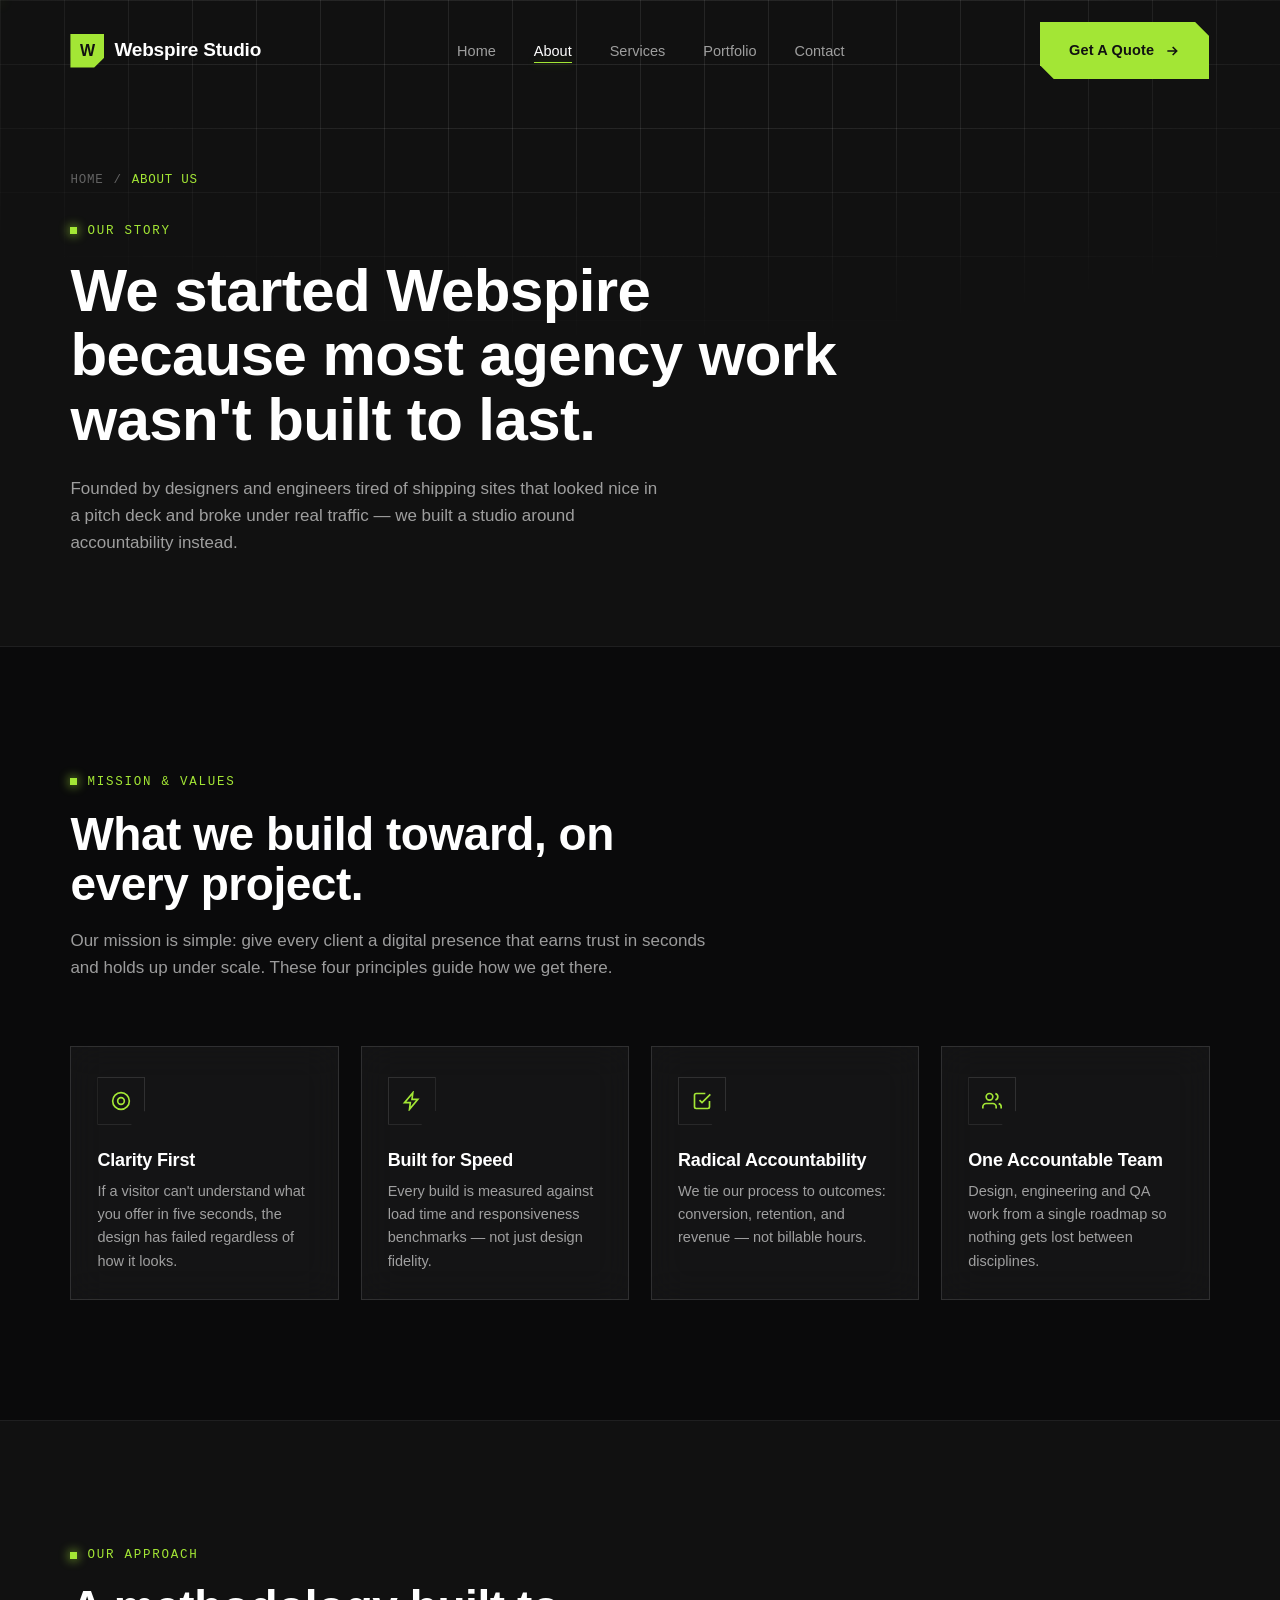
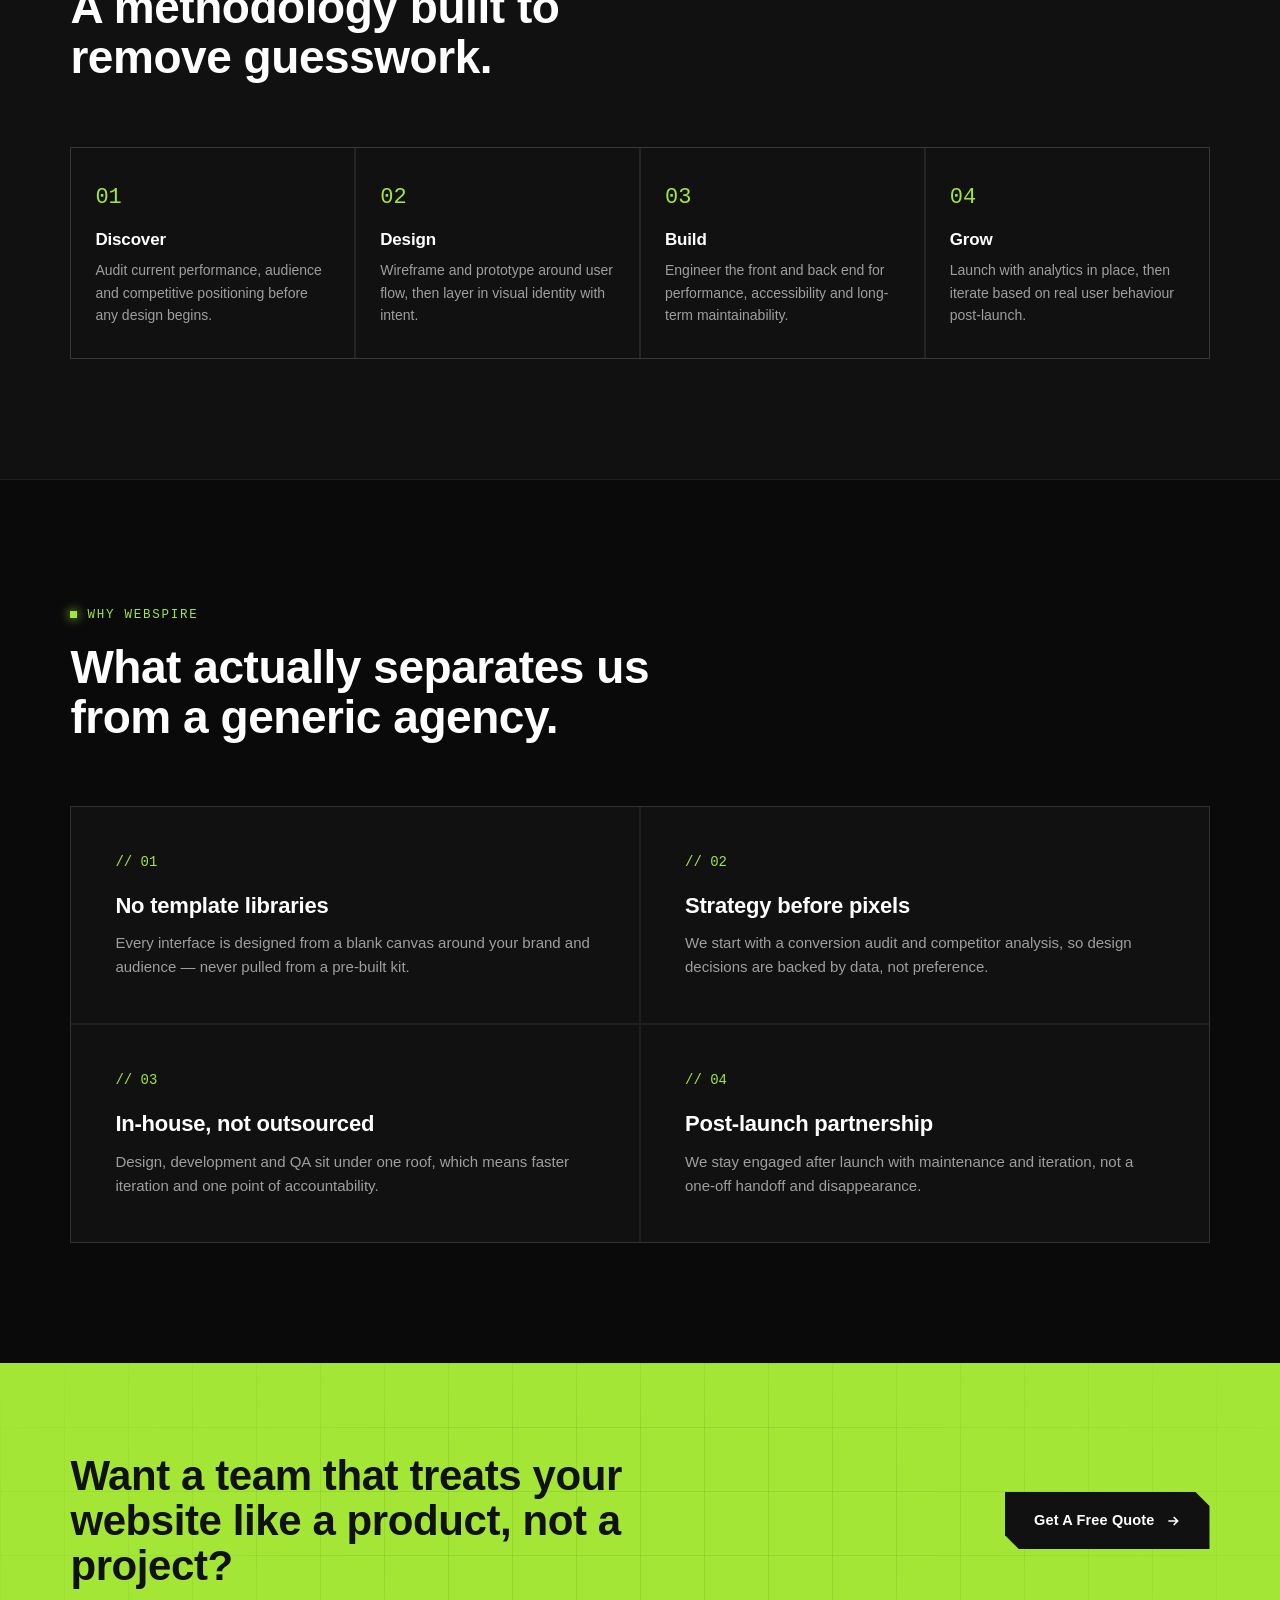
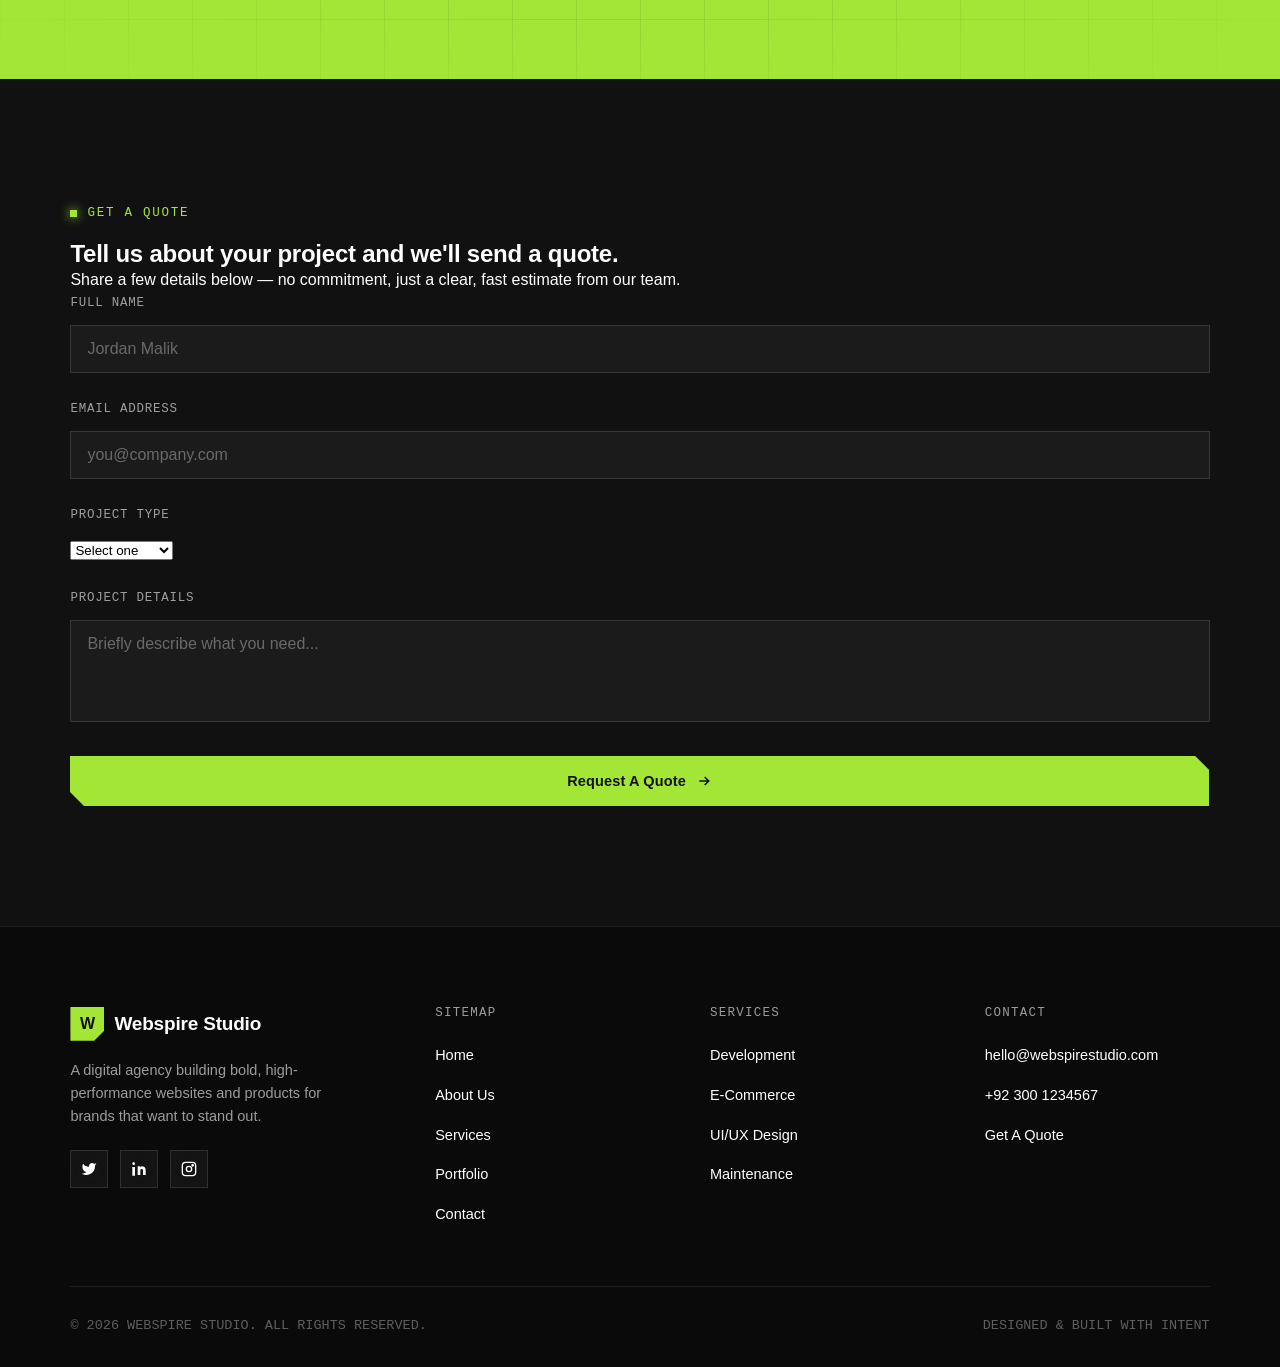
==== commit 4b308562: "Remove history section and add quote request form Removed the history section and added a quote requ" ====
--- a/about.html
+++ b/about.html
@@ -50,34 +50,6 @@
   </div>
 </header>
 
-<!-- History -->
-<section>
-  <div class="container">
-    <div class="section-head reveal">
-      <span class="eyebrow">History</span>
-      <h2>From a two-person freelance team to a full-service studio.</h2>
-    </div>
-    <div class="timeline">
-      <div class="tl-item reveal">
-        <div class="tl-year">2018</div>
-        <div><h3>Founded in a spare room</h3><p>Webspire began as a two-person operation taking on small business websites, focused entirely on speed and clarity over decoration.</p></div>
-      </div>
-      <div class="tl-item reveal">
-        <div class="tl-year">2020</div>
-        <div><h3>First e-commerce clients</h3><p>We expanded into online retail as demand shifted, building storefronts engineered for checkout completion, not just visual appeal.</p></div>
-      </div>
-      <div class="tl-item reveal">
-        <div class="tl-year">2022</div>
-        <div><h3>In-house design & dev pods</h3><p>Grew into a structured studio with dedicated design, engineering and QA functions working from a single shared roadmap.</p></div>
-      </div>
-      <div class="tl-item reveal">
-        <div class="tl-year">2026</div>
-        <div><h3>4200+ projects delivered</h3><p>Today Webspire partners with founders and marketing teams across industries, from early-stage launches to established platform rebuilds.</p></div>
-      </div>
-    </div>
-  </div>
-</section>
-
 <!-- Mission & values -->
 <section style="background:var(--void);border-top:1px solid var(--line);border-bottom:1px solid var(--line);">
   <div class="container">
@@ -151,6 +123,53 @@
     <a href="contact.html" class="btn btn-dark">Get A Free Quote
       <svg viewBox="0 0 24 24" fill="none" stroke="currentColor" stroke-width="2.4"><path d="M5 12h14M13 6l6 6-6 6"/></svg>
     </a>
+  </div>
+</section>
+
+<!-- ===================== GET A QUOTE ===================== -->
+<section class="quote-section">
+  <div class="container quote-inner">
+    <div class="quote-copy reveal">
+      <span class="eyebrow">Get A Quote</span>
+      <h2>Tell us about your project and we'll send a quote.</h2>
+      <p>Share a few details below — no commitment, just a clear, fast estimate from our team.</p>
+    </div>
+    <div class="reveal">
+      <form class="ajax-form quote-form" id="quote-form">
+        <div class="form-row-3">
+          <div class="form-field">
+            <label for="q-name">Full Name</label>
+            <input type="text" id="q-name" name="name" placeholder="Jordan Malik" required>
+          </div>
+          <div class="form-field">
+            <label for="q-email">Email Address</label>
+            <input type="email" id="q-email" name="email" placeholder="you@company.com" required>
+          </div>
+          <div class="form-field">
+            <label for="q-type">Project Type</label>
+            <select id="q-type" name="project_type" required>
+              <option value="" disabled selected>Select one</option>
+              <option>Website</option>
+              <option>E-Commerce</option>
+              <option>UI/UX Design</option>
+              <option>Maintenance</option>
+              <option>Other</option>
+            </select>
+          </div>
+        </div>
+        <div class="form-field">
+          <label for="q-message">Project Details</label>
+          <textarea id="q-message" name="message" rows="4" placeholder="Briefly describe what you need..." required></textarea>
+        </div>
+        <button type="submit" class="btn btn-primary btn-block">Request A Quote
+          <svg viewBox="0 0 24 24" fill="none" stroke="currentColor" stroke-width="2.4"><path d="M5 12h14M13 6l6 6-6 6"/></svg>
+        </button>
+        <div class="form-success">
+          <svg width="22" height="22" viewBox="0 0 24 24" fill="none" stroke="currentColor" stroke-width="2.4"><path d="M20 6L9 17l-5-5"/></svg>
+          <span>Thanks — your quote request is in. We'll follow up within one business day.</span>
+        </div>
+      </form>
+    </div>
   </div>
 </section>
 
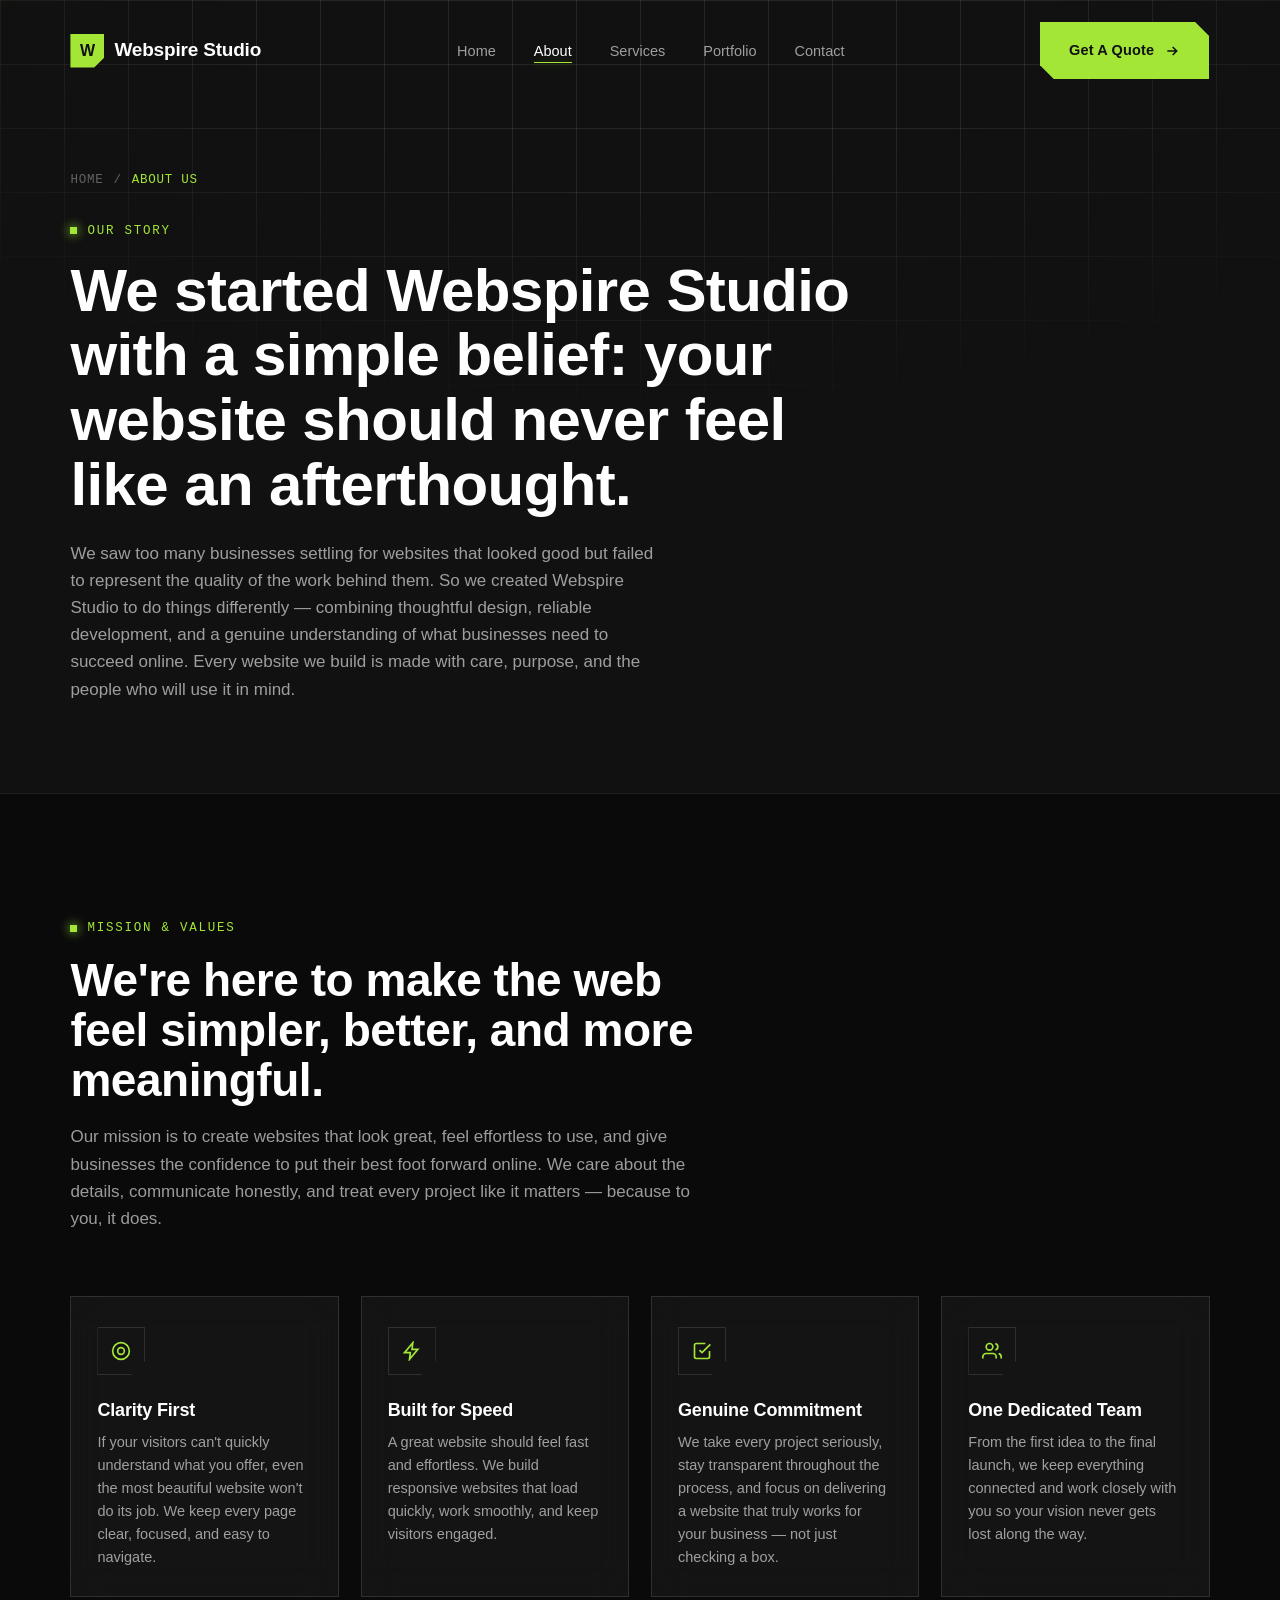
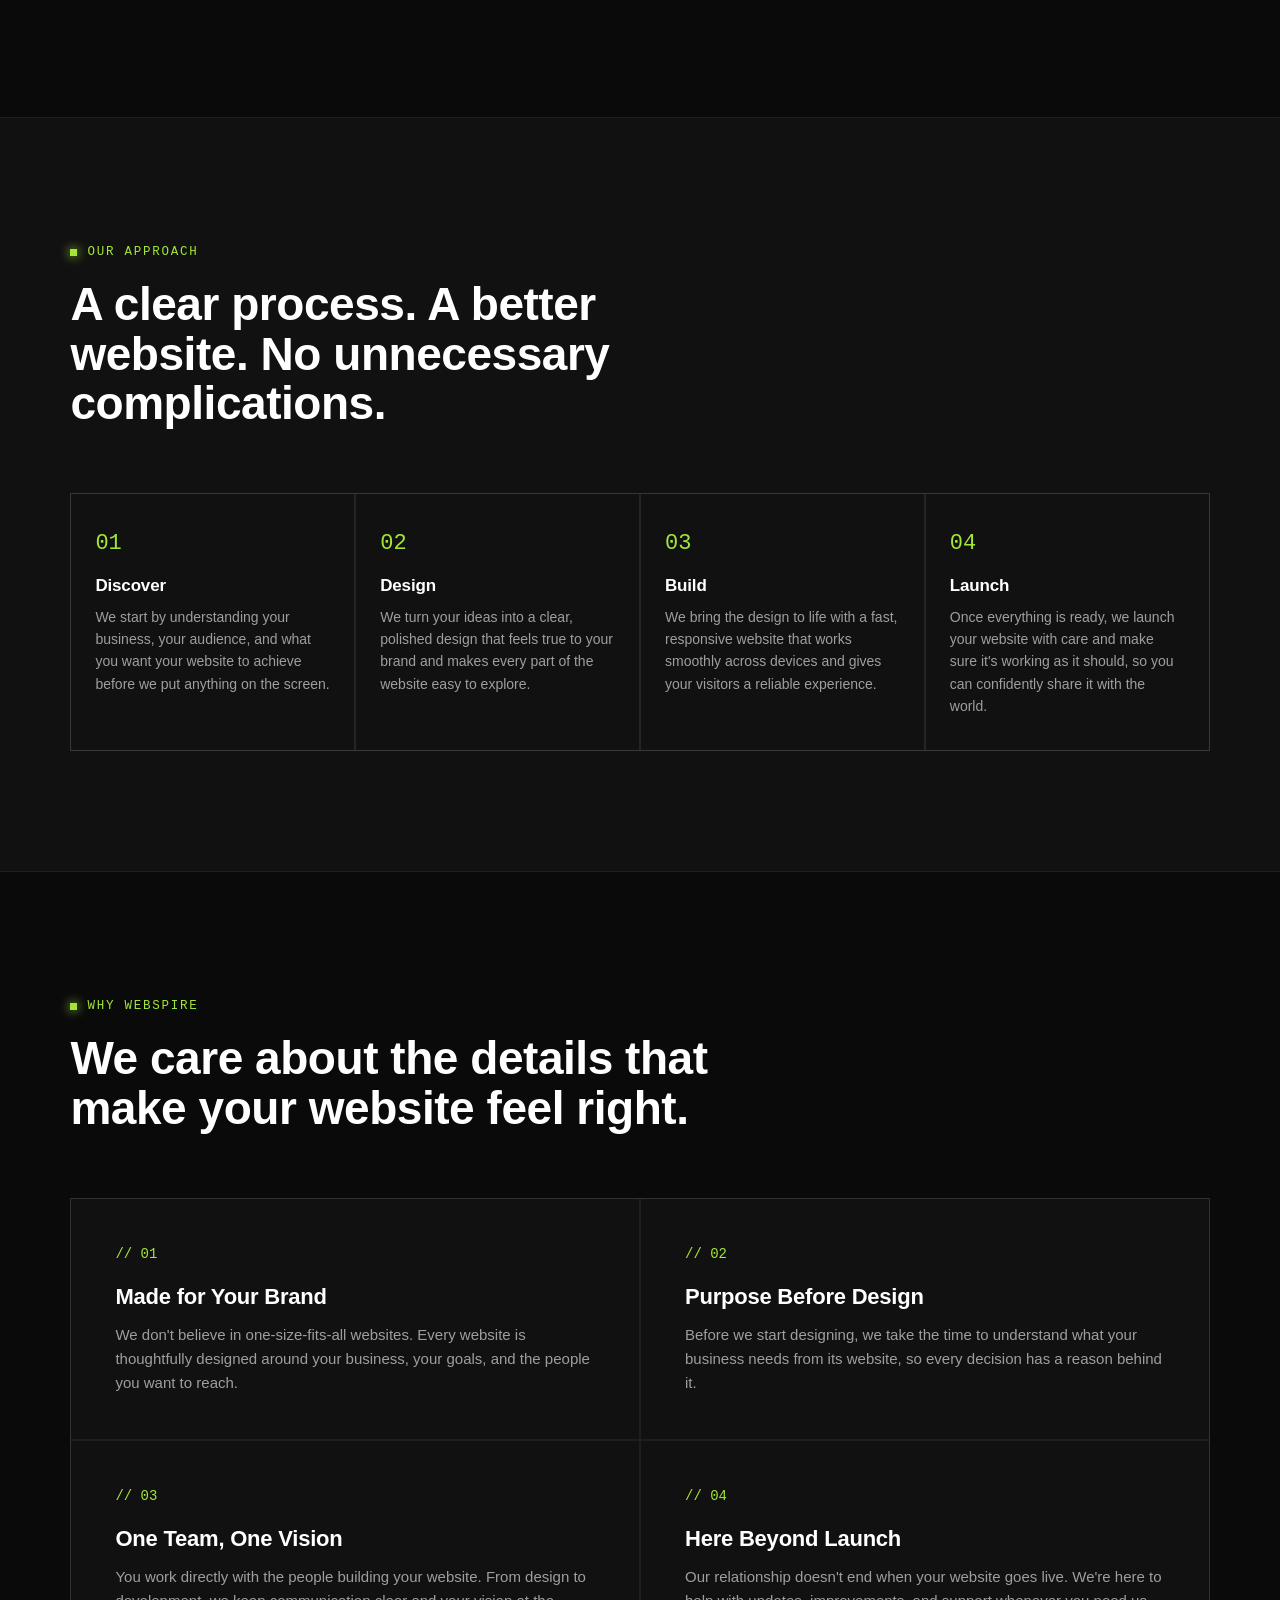
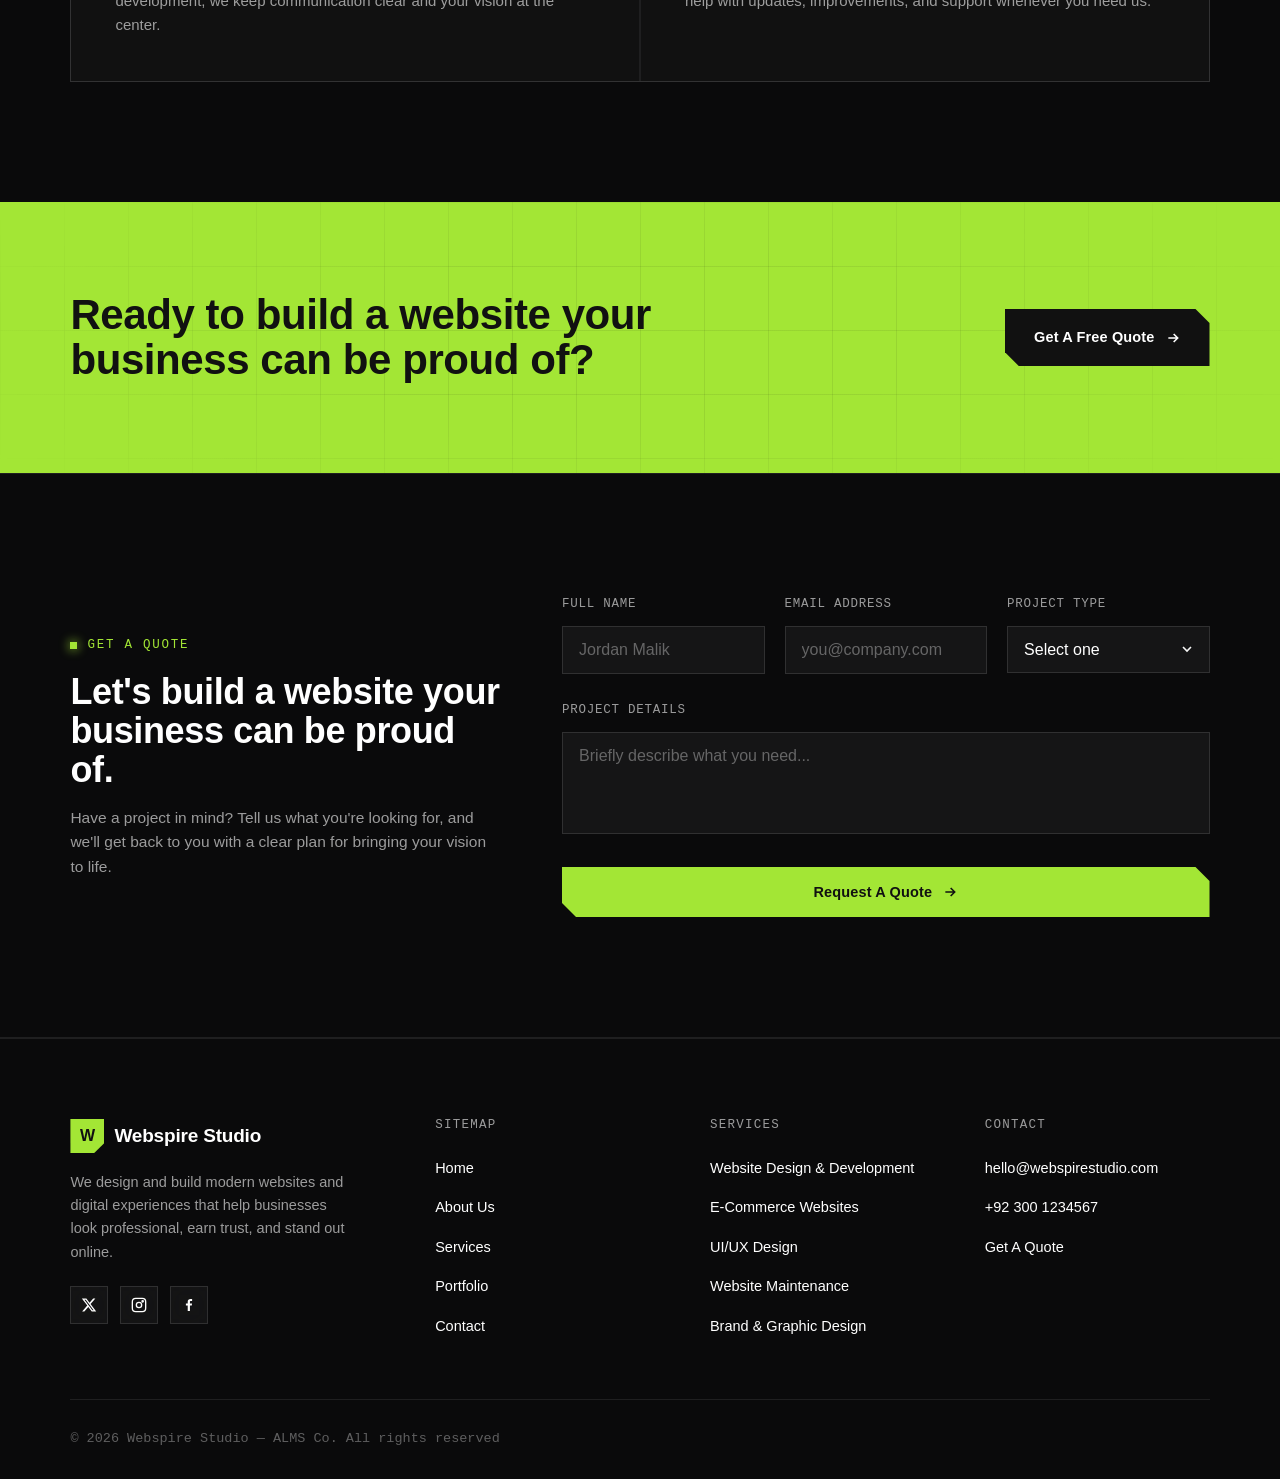
==== commit 03c22354: "Revise content in about.html for clarity and focus" ====
--- a/about.html
+++ b/about.html
@@ -45,8 +45,8 @@
   <div class="container">
     <div class="breadcrumb"><a href="index.html">Home</a><span class="sep">/</span><span class="cur">About Us</span></div>
     <span class="eyebrow">Our Story</span>
-    <h1>We started Webspire because most agency work wasn't built to last.</h1>
-    <p class="lede">Founded by designers and engineers tired of shipping sites that looked nice in a pitch deck and broke under real traffic — we built a studio around accountability instead.</p>
+    <h1>We started Webspire Studio with a simple belief: your website should never feel like an afterthought.</h1>
+    <p class="lede">We saw too many businesses settling for websites that looked good but failed to represent the quality of the work behind them. So we created Webspire Studio to do things differently — combining thoughtful design, reliable development, and a genuine understanding of what businesses need to succeed online. Every website we build is made with care, purpose, and the people who will use it in mind.</p>
   </div>
 </header>
 
@@ -55,29 +55,29 @@
   <div class="container">
     <div class="section-head reveal">
       <span class="eyebrow">Mission &amp; Values</span>
-      <h2>What we build toward, on every project.</h2>
-      <p>Our mission is simple: give every client a digital presence that earns trust in seconds and holds up under scale. These four principles guide how we get there.</p>
+      <h2>We're here to make the web feel simpler, better, and more meaningful.</h2>
+      <p>Our mission is to create websites that look great, feel effortless to use, and give businesses the confidence to put their best foot forward online. We care about the details, communicate honestly, and treat every project like it matters — because to you, it does.</p>
     </div>
     <div class="value-row reveal-stagger">
       <div class="value-card reveal" style="--i:0">
         <div class="feature-icon"><svg width="20" height="20" viewBox="0 0 24 24" fill="none" stroke="currentColor" stroke-width="2"><circle cx="12" cy="12" r="10"/><circle cx="12" cy="12" r="4"/></svg></div>
         <h3 style="font-size:18px;margin-bottom:10px;">Clarity First</h3>
-        <p style="color:var(--mist);font-size:14.5px;">If a visitor can't understand what you offer in five seconds, the design has failed regardless of how it looks.</p>
+        <p style="color:var(--mist);font-size:14.5px;">If your visitors can't quickly understand what you offer, even the most beautiful website won't do its job. We keep every page clear, focused, and easy to navigate.</p>
       </div>
       <div class="value-card reveal" style="--i:1">
         <div class="feature-icon"><svg width="20" height="20" viewBox="0 0 24 24" fill="none" stroke="currentColor" stroke-width="2"><path d="M13 2L3 14h7l-1 8 10-12h-7l1-8z"/></svg></div>
         <h3 style="font-size:18px;margin-bottom:10px;">Built for Speed</h3>
-        <p style="color:var(--mist);font-size:14.5px;">Every build is measured against load time and responsiveness benchmarks — not just design fidelity.</p>
+        <p style="color:var(--mist);font-size:14.5px;">A great website should feel fast and effortless. We build responsive websites that load quickly, work smoothly, and keep visitors engaged.</p>
       </div>
       <div class="value-card reveal" style="--i:2">
         <div class="feature-icon"><svg width="20" height="20" viewBox="0 0 24 24" fill="none" stroke="currentColor" stroke-width="2"><path d="M9 11l3 3L22 4"/><path d="M21 12v7a2 2 0 01-2 2H5a2 2 0 01-2-2V5a2 2 0 012-2h11"/></svg></div>
-        <h3 style="font-size:18px;margin-bottom:10px;">Radical Accountability</h3>
-        <p style="color:var(--mist);font-size:14.5px;">We tie our process to outcomes: conversion, retention, and revenue — not billable hours.</p>
+        <h3 style="font-size:18px;margin-bottom:10px;">Genuine Commitment</h3>
+        <p style="color:var(--mist);font-size:14.5px;">We take every project seriously, stay transparent throughout the process, and focus on delivering a website that truly works for your business — not just checking a box.</p>
       </div>
       <div class="value-card reveal" style="--i:3">
         <div class="feature-icon"><svg width="20" height="20" viewBox="0 0 24 24" fill="none" stroke="currentColor" stroke-width="2"><path d="M17 21v-2a4 4 0 00-4-4H5a4 4 0 00-4 4v2"/><circle cx="9" cy="7" r="4"/><path d="M23 21v-2a4 4 0 00-3-3.87M16 3.13a4 4 0 010 7.75"/></svg></div>
-        <h3 style="font-size:18px;margin-bottom:10px;">One Accountable Team</h3>
-        <p style="color:var(--mist);font-size:14.5px;">Design, engineering and QA work from a single roadmap so nothing gets lost between disciplines.</p>
+        <h3 style="font-size:18px;margin-bottom:10px;">One Dedicated Team</h3>
+        <p style="color:var(--mist);font-size:14.5px;">From the first idea to the final launch, we keep everything connected and work closely with you so your vision never gets lost along the way.</p>
       </div>
     </div>
   </div>
@@ -88,13 +88,13 @@
   <div class="container">
     <div class="section-head reveal">
       <span class="eyebrow">Our Approach</span>
-      <h2>A methodology built to remove guesswork.</h2>
+      <h2>A clear process. A better website. No unnecessary complications.</h2>
     </div>
     <div class="process-row reveal-stagger">
-      <div class="process-cell reveal" style="--i:0"><span class="num">01</span><h4>Discover</h4><p>Audit current performance, audience and competitive positioning before any design begins.</p></div>
-      <div class="process-cell reveal" style="--i:1"><span class="num">02</span><h4>Design</h4><p>Wireframe and prototype around user flow, then layer in visual identity with intent.</p></div>
-      <div class="process-cell reveal" style="--i:2"><span class="num">03</span><h4>Build</h4><p>Engineer the front and back end for performance, accessibility and long-term maintainability.</p></div>
-      <div class="process-cell reveal" style="--i:3"><span class="num">04</span><h4>Grow</h4><p>Launch with analytics in place, then iterate based on real user behaviour post-launch.</p></div>
+      <div class="process-cell reveal" style="--i:0"><span class="num">01</span><h4>Discover</h4><p>We start by understanding your business, your audience, and what you want your website to achieve before we put anything on the screen.</p></div>
+      <div class="process-cell reveal" style="--i:1"><span class="num">02</span><h4>Design</h4><p>We turn your ideas into a clear, polished design that feels true to your brand and makes every part of the website easy to explore.</p></div>
+      <div class="process-cell reveal" style="--i:2"><span class="num">03</span><h4>Build</h4><p>We bring the design to life with a fast, responsive website that works smoothly across devices and gives your visitors a reliable experience.</p></div>
+      <div class="process-cell reveal" style="--i:3"><span class="num">04</span><h4>Launch</h4><p>Once everything is ready, we launch your website with care and make sure it's working as it should, so you can confidently share it with the world.</p></div>
     </div>
   </div>
 </section>
@@ -104,13 +104,13 @@
   <div class="container">
     <div class="section-head reveal">
       <span class="eyebrow">Why Webspire</span>
-      <h2>What actually separates us from a generic agency.</h2>
+      <h2>We care about the details that make your website feel right.</h2>
     </div>
     <div class="usp-row reveal">
-      <div class="usp-cell"><span class="num mono">// 01</span><h3>No template libraries</h3><p>Every interface is designed from a blank canvas around your brand and audience — never pulled from a pre-built kit.</p></div>
-      <div class="usp-cell"><span class="num mono">// 02</span><h3>Strategy before pixels</h3><p>We start with a conversion audit and competitor analysis, so design decisions are backed by data, not preference.</p></div>
-      <div class="usp-cell"><span class="num mono">// 03</span><h3>In-house, not outsourced</h3><p>Design, development and QA sit under one roof, which means faster iteration and one point of accountability.</p></div>
-      <div class="usp-cell"><span class="num mono">// 04</span><h3>Post-launch partnership</h3><p>We stay engaged after launch with maintenance and iteration, not a one-off handoff and disappearance.</p></div>
+      <div class="usp-cell"><span class="num mono">// 01</span><h3>Made for Your Brand</h3><p>We don't believe in one-size-fits-all websites. Every website is thoughtfully designed around your business, your goals, and the people you want to reach.</p></div>
+      <div class="usp-cell"><span class="num mono">// 02</span><h3>Purpose Before Design</h3><p>Before we start designing, we take the time to understand what your business needs from its website, so every decision has a reason behind it.</p></div>
+      <div class="usp-cell"><span class="num mono">// 03</span><h3>One Team, One Vision</h3><p>You work directly with the people building your website. From design to development, we keep communication clear and your vision at the center.</p></div>
+      <div class="usp-cell"><span class="num mono">// 04</span><h3>Here Beyond Launch</h3><p>Our relationship doesn't end when your website goes live. We're here to help with updates, improvements, and support whenever you need us.</p></div>
     </div>
   </div>
 </section>
@@ -119,7 +119,7 @@
 <section class="cta-band">
   <div class="grid-bg"></div>
   <div class="container cta-inner">
-    <h2>Want a team that treats your website like a product, not a project?</h2>
+    <h2>Ready to build a website your business can be proud of?</h2>
     <a href="contact.html" class="btn btn-dark">Get A Free Quote
       <svg viewBox="0 0 24 24" fill="none" stroke="currentColor" stroke-width="2.4"><path d="M5 12h14M13 6l6 6-6 6"/></svg>
     </a>
@@ -131,8 +131,8 @@
   <div class="container quote-inner">
     <div class="quote-copy reveal">
       <span class="eyebrow">Get A Quote</span>
-      <h2>Tell us about your project and we'll send a quote.</h2>
-      <p>Share a few details below — no commitment, just a clear, fast estimate from our team.</p>
+      <h2>Let's build a website your business can be proud of.</h2>
+      <p>Have a project in mind? Tell us what you're looking for, and we'll get back to you with a clear plan for bringing your vision to life.</p>
     </div>
     <div class="reveal">
       <form class="ajax-form quote-form" id="quote-form">
@@ -178,11 +178,11 @@
     <div class="footer-top">
       <div class="footer-brand">
         <a href="index.html" class="brand"><span class="mark">W</span>Webspire Studio</a>
-        <p>A digital agency building bold, high-performance websites and products for brands that want to stand out.</p>
+        <p>We design and build modern websites and digital experiences that help businesses look professional, earn trust, and stand out online.</p>
         <div class="footer-social">
-          <a href="#" aria-label="Twitter"><svg width="16" height="16" viewBox="0 0 24 24" fill="currentColor"><path d="M23 3a10.9 10.9 0 01-3.14 1.53 4.48 4.48 0 00-7.86 3v1A10.66 10.66 0 013 4s-4 9 5 13a11.64 11.64 0 01-7 2c9 5 20 0 20-11.5a4.5 4.5 0 00-.08-.83A7.72 7.72 0 0023 3z"/></svg></a>
-          <a href="#" aria-label="LinkedIn"><svg width="16" height="16" viewBox="0 0 24 24" fill="currentColor"><path d="M16 8a6 6 0 016 6v7h-4v-7a2 2 0 00-2-2 2 2 0 00-2 2v7h-4V8h4v1.5A5 5 0 0116 8zM2 9h4v13H2zM4 6a2 2 0 100-4 2 2 0 000 4z"/></svg></a>
+          <a href="#" aria-label="X"><svg width="16" height="16" viewBox="0 0 24 24" fill="currentColor"><path d="M18.244 2.25h3.308l-7.227 8.26 8.502 11.24H16.17l-5.214-6.817L4.99 21.75H1.68l7.73-8.835L1.254 2.25H8.08l4.713 6.231zm-1.161 17.52h1.833L7.084 4.126H5.117z"/></svg></a>
           <a href="#" aria-label="Instagram"><svg width="16" height="16" viewBox="0 0 24 24" fill="none" stroke="currentColor" stroke-width="2"><rect x="2" y="2" width="20" height="20" rx="5"/><circle cx="12" cy="12" r="4"/><circle cx="17.5" cy="6.5" r="1"/></svg></a>
+          <a href="#" aria-label="Facebook"><svg width="16" height="16" viewBox="0 0 24 24" fill="currentColor"><path d="M13.397 20.997v-8.196h2.765l.411-3.209h-3.176V7.548c0-.926.258-1.56 1.587-1.56h1.684V3.127A22.336 22.336 0 0014.201 3c-2.444 0-4.122 1.492-4.122 4.231v2.355H7.332v3.209h2.747v8.202h3.318z"/></svg></a>
         </div>
       </div>
       <div class="footer-col">
@@ -198,10 +198,11 @@
       <div class="footer-col">
         <h4>Services</h4>
         <ul>
-          <li><a href="services.html">Development</a></li>
-          <li><a href="services.html">E-Commerce</a></li>
+          <li><a href="services.html">Website Design &amp; Development</a></li>
+          <li><a href="services.html">E-Commerce Websites</a></li>
           <li><a href="services.html">UI/UX Design</a></li>
-          <li><a href="services.html">Maintenance</a></li>
+          <li><a href="services.html">Website Maintenance</a></li>
+          <li><a href="services.html">Brand &amp; Graphic Design</a></li>
         </ul>
       </div>
       <div class="footer-col">
@@ -214,8 +215,7 @@
       </div>
     </div>
     <div class="footer-bottom">
-      <span>© 2026 WEBSPIRE STUDIO. ALL RIGHTS RESERVED.</span>
-      <span>DESIGNED &amp; BUILT WITH INTENT</span>
+      <span>© 2026 Webspire Studio — ALMS Co. All rights reserved</span>
     </div>
   </div>
 </footer>
--- a/assets/style.css
+++ b/assets/style.css
@@ -205,6 +205,15 @@
 
 /* ---------- Hero w/ cursor spotlight ---------- */
 .hero{padding:180px 0 120px;position:relative;overflow:hidden;background:var(--ink);}
+/* Motion banner: animated canvas standing in for a video background.
+   Sits behind everything else in the hero, with a dark scrim on top so
+   copy stays readable. Swap in a real <video> here later if needed. */
+.hero-video-bg{position:absolute;inset:0;z-index:0;overflow:hidden;background:var(--ink);}
+.hero-video-bg canvas{position:absolute;inset:0;display:block;}
+.hero-video-bg::after{
+  content:'';position:absolute;inset:0;
+  background:linear-gradient(180deg, rgba(10,10,11,.35) 0%, rgba(10,10,11,.6) 55%, var(--ink) 100%);
+}
 .hero-spotlight{
   position:absolute;inset:0;pointer-events:none;z-index:1;
   background:radial-gradient(560px circle at var(--mx,50%) var(--my,20%), rgba(163,230,53,.10), transparent 70%);
@@ -358,6 +367,15 @@
 .cta-inner{position:relative;z-index:2;display:flex;justify-content:space-between;align-items:center;gap:40px;flex-wrap:wrap;}
 .cta-inner h2{font-size:clamp(28px,3.6vw,42px);max-width:600px;color:var(--ink);}
 
+/* Home page CTA band variant: laptop photo instead of a flat lime fill.
+   Page-specific (not applied to .cta-band on other pages). */
+.cta-photo{
+  background:linear-gradient(120deg, rgba(10,10,11,.92) 0%, rgba(10,10,11,.55) 45%, rgba(10,10,11,.85) 100%),
+    url('https://images.unsplash.com/photo-1517694712202-14dd9538aa97?q=80&w=1600&auto=format&fit=crop') center/cover no-repeat;
+}
+.cta-photo .grid-bg{display:none;}
+.cta-photo .cta-inner h2{color:var(--white);}
+
 /* ---------- Footer ---------- */
 footer{background:var(--void);border-top:1px solid var(--line);padding:80px 0 30px;}
 .footer-top{display:grid;grid-template-columns:minmax(0,1.4fr) repeat(3,minmax(0,1fr));gap:50px;padding-bottom:60px;}
@@ -430,6 +448,16 @@
 .process-cell p{color:var(--mist);font-size:14px;}
 
 /* ---------- Portfolio page: project cards w/ image slider ---------- */
+.portfolio-filters{display:flex;flex-wrap:wrap;gap:10px;margin-bottom:40px;}
+.portfolio-filters button{
+  font-family:var(--font-mono);font-size:12.5px;letter-spacing:.05em;text-transform:uppercase;
+  padding:11px 20px;background:var(--glass);border:1px solid var(--glass-border);color:var(--mist);
+  backdrop-filter:var(--blur);-webkit-backdrop-filter:var(--blur);
+  transition:all .3s ease;
+}
+.portfolio-filters button:hover{border-color:var(--glass-border-hover);color:var(--white);}
+.portfolio-filters button.active{background:var(--lime);border-color:var(--lime);color:var(--ink);}
+
 .project-grid{display:grid;grid-template-columns:repeat(2,minmax(0,1fr));gap:32px;}
 .project-card{
   border:1px solid var(--line);background:var(--charcoal-2);overflow:hidden;
@@ -447,9 +475,6 @@
 }
 .slider-slides img.active{opacity:1;}
 .project-card:hover .slider-slides img.active{filter:grayscale(0);}
-.project-slider::after{content:'';position:absolute;inset:0;background:linear-gradient(180deg, transparent 55%, rgba(10,10,11,.75) 100%);pointer-events:none;}
-
-.slider-badge{position:absolute;top:16px;left:16px;z-index:3;background:rgba(10,10,11,.6);backdrop-filter:var(--blur);border:1px solid var(--glass-border);color:var(--lime);font-family:var(--font-mono);font-size:11px;letter-spacing:.08em;text-transform:uppercase;padding:6px 11px;}
 
 .slider-arrow{
   position:absolute;top:50%;transform:translateY(-50%);z-index:3;
@@ -481,6 +506,12 @@
 .contact-info-card a{transition:color .25s ease;display:inline-block;max-width:100%;}
 .contact-info-card a:hover{color:var(--lime);}
 .contact-info-card .big{font-family:var(--font-display);font-size:22px;}
+
+/* Plain (box-free) contact info — no card, no border, just spaced text */
+.contact-plain{display:flex;flex-direction:column;gap:36px;}
+.contact-plain h4{font-family:var(--font-mono);font-size:12.5px;color:var(--mist);letter-spacing:.08em;text-transform:uppercase;margin-bottom:12px;}
+.contact-plain a{font-family:var(--font-display);font-size:26px;transition:color .25s ease;overflow-wrap:anywhere;word-break:break-word;}
+.contact-plain a:hover{color:var(--lime);}
 .form-field{margin-bottom:26px;}
 .form-field label{display:block;font-family:var(--font-mono);font-size:12.5px;letter-spacing:.06em;text-transform:uppercase;color:var(--mist);margin-bottom:12px;}
 .form-field input,.form-field textarea{width:100%;background:var(--glass);border:1px solid var(--glass-border);color:var(--white);font-family:var(--font-body);font-size:16px;padding:14px 16px;transition:border-color .3s ease,background .3s ease;resize:none;}
@@ -498,6 +529,22 @@
 @keyframes pulse{0%,100%{transform:scale(1);}50%{transform:scale(1.15);}}
 .map-pin span{font-family:var(--font-mono);font-size:12.5px;color:var(--mist);letter-spacing:.05em;}
 
+/* ---------- Sitewide quote-request section (above footer, every page) ---------- */
+.quote-section{background:var(--void);border-top:1px solid var(--line);border-bottom:1px solid var(--line);}
+.quote-inner{display:grid;grid-template-columns:minmax(0,.8fr) minmax(0,1.2fr);gap:60px;align-items:center;}
+.quote-copy h2{font-size:clamp(26px,3vw,36px);}
+.quote-copy p{color:var(--mist);margin-top:16px;font-size:15.5px;max-width:420px;}
+.quote-form .form-row-3{display:grid;grid-template-columns:repeat(3,minmax(0,1fr));gap:20px;}
+.quote-form select{
+  width:100%;background:var(--glass);border:1px solid var(--glass-border);color:var(--white);
+  font-family:var(--font-body);font-size:16px;padding:14px 16px;transition:border-color .3s ease,background .3s ease;
+  appearance:none;-webkit-appearance:none;
+  background-image:url("data:image/svg+xml,%3Csvg xmlns='http://www.w3.org/2000/svg' viewBox='0 0 24 24' fill='none' stroke='%23f5f5f5' stroke-width='2.4'%3E%3Cpath d='M6 9l6 6 6-6'/%3E%3C/svg%3E");
+  background-repeat:no-repeat;background-position:right 14px center;background-size:16px;
+}
+.quote-form select:focus{outline:none;border-color:var(--lime);background-color:rgba(163,230,53,.04);}
+.home-contact-inner{display:grid;grid-template-columns:minmax(0,.8fr) minmax(0,1.2fr);gap:60px;align-items:center;}
+
 /* ---------- Responsive ---------- */
 
 /* Laptop / small desktop */
@@ -509,7 +556,8 @@
 @media (max-width:1080px){
   .grid-3,.value-row,.process-row{grid-template-columns:repeat(2,minmax(0,1fr));}
   .footer-top{grid-template-columns:repeat(2,minmax(0,1fr));row-gap:44px;}
-  .about-split,.contact-grid,.usp-row{grid-template-columns:minmax(0,1fr);}
+  .about-split,.contact-grid,.usp-row,.quote-inner,.home-contact-inner{grid-template-columns:minmax(0,1fr);}
+  .quote-form .form-row-3{grid-template-columns:repeat(2,minmax(0,1fr));}
   .hero-inner{grid-template-columns:minmax(0,1fr);}
   .hero-stats{flex-direction:row;border-left:none;border-top:1px solid var(--line);padding-left:0;padding-top:30px;gap:40px;flex-wrap:wrap;}
   .grid-pricing{grid-template-columns:minmax(0,1fr);max-width:440px;margin:0 auto;}
@@ -553,6 +601,9 @@
   .cta-inner{flex-direction:column;align-items:flex-start;gap:28px;}
   .cta-inner h2{font-size:clamp(24px,7vw,34px);}
   .form-row{grid-template-columns:minmax(0,1fr);}
+  .quote-form .form-row-3{grid-template-columns:minmax(0,1fr);}
+  .portfolio-filters{gap:8px;}
+  .portfolio-filters button{padding:9px 14px;font-size:11.5px;}
   .footer-top{grid-template-columns:minmax(0,1fr);gap:36px;}
   .footer-bottom{flex-direction:column;align-items:flex-start;}
   .tl-item{grid-template-columns:minmax(0,1fr);gap:10px;}
